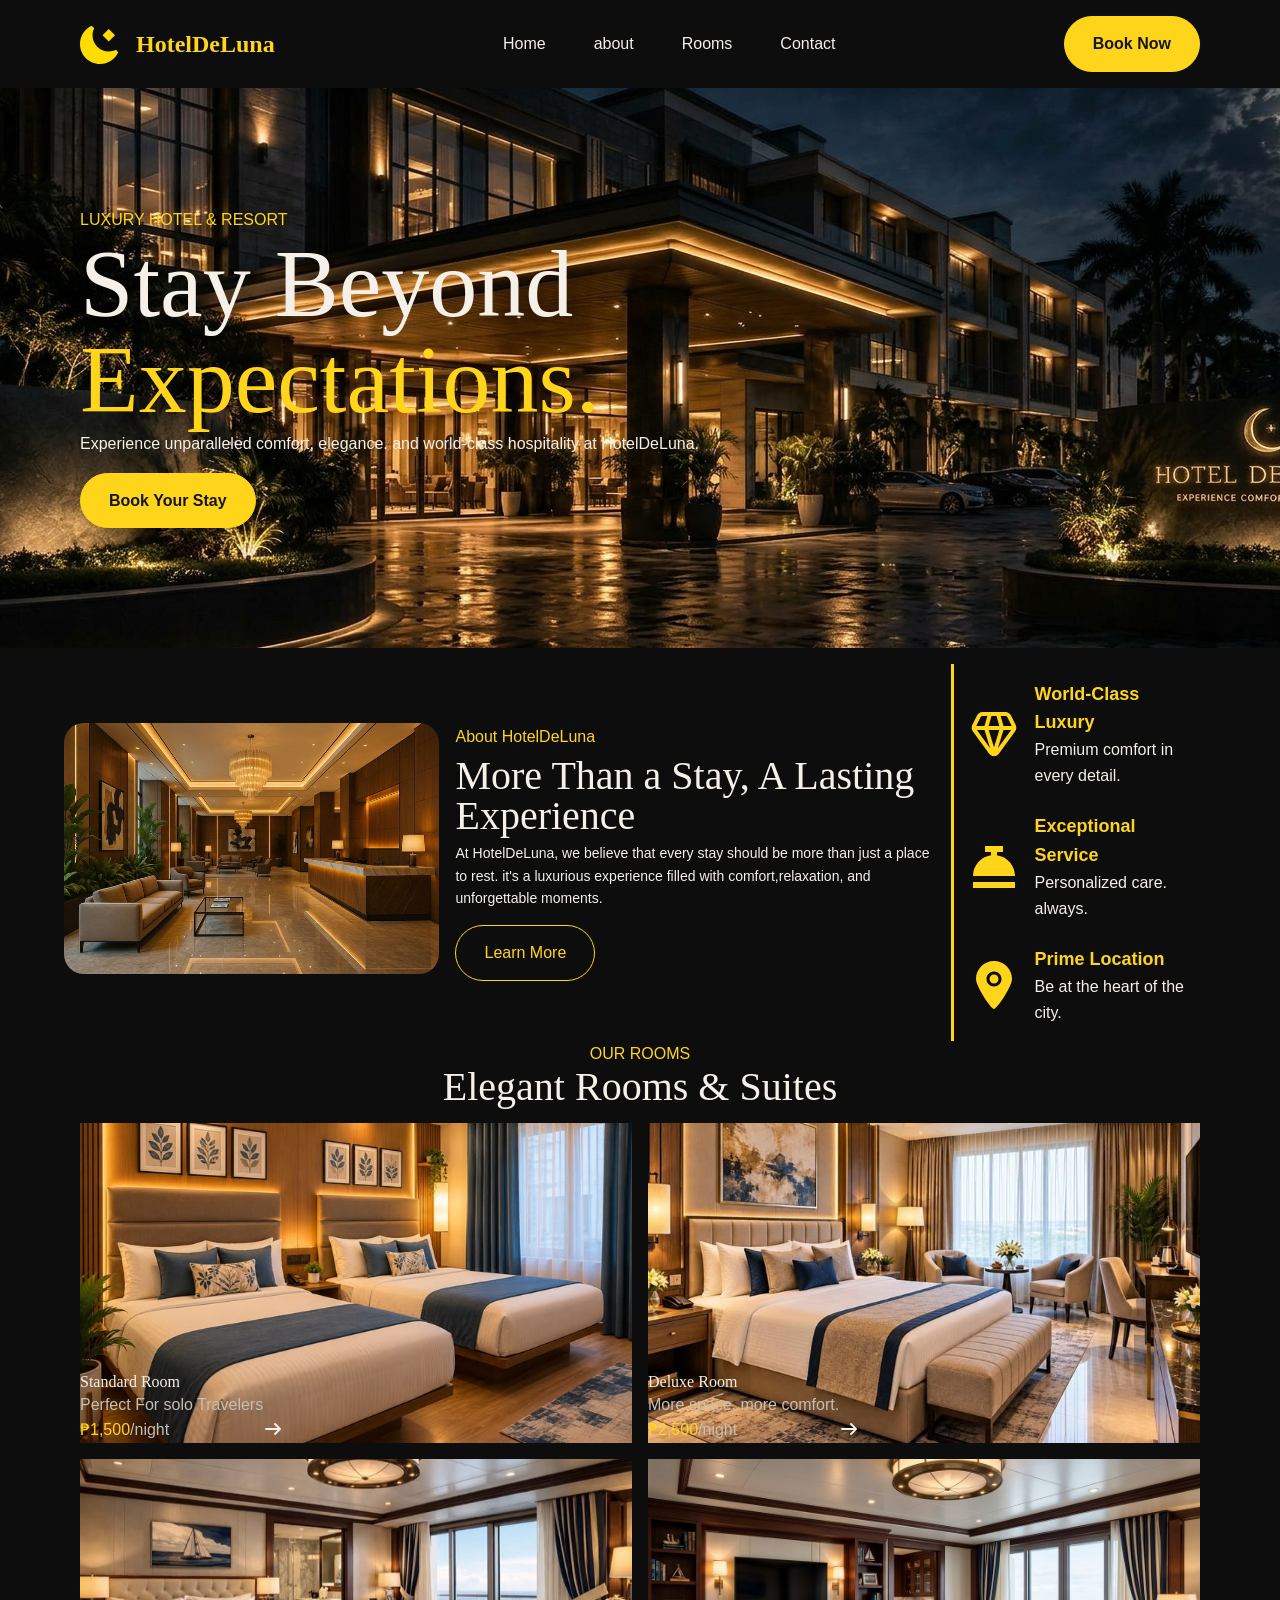
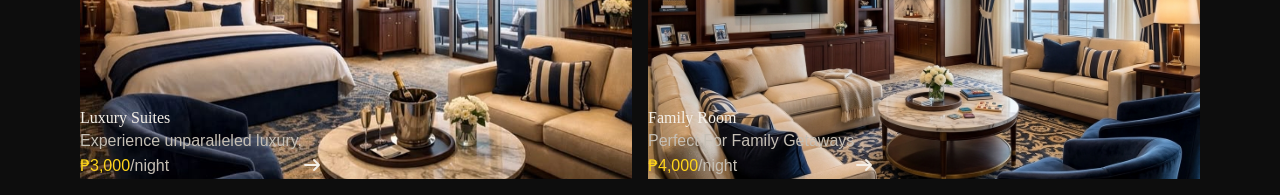
==== index.html @ aac7cdcd "Add fa-v4compatibility.woff2 font file for backward compatibility with Font Awesome v4" ====
<!DOCTYPE html>
<html lang="en">
  <head>
    <meta charset="UTF-8">
    <meta name="viewport" content="width=device-width, initial-scale=1.0">
    <link rel="stylesheet" href="css/page/home.css">
    <link rel="stylesheet" href="css/layout/navbar.css">
    <link rel="stylesheet" href="css/global/component.css">
    <link rel="stylesheet" href="css/global/universal.css">
    <link rel="icon" href="asset/images/logo.svg">
    <link rel="stylesheet" href="fontawesome/css/fontawesome.min.css" />
    <link rel="stylesheet" href="fontawesome/css/solid.min.css" />
    <link rel="stylesheet" href="fontawesome/css/brands.min.css" />
    <title>HotelDelLuna</title>
  </head>
  <body>
    <header>
      <nav class="navContainer container">
        <div class="navLogoContainer">
          <img class="navLogo" src="asset/images/logo.svg" alt="logo">
          <span class="navTitle">HotelDeLuna</span>
        </div>
          <ul class="navbarMenuContainer">
            <li class="navItem">
              <a class="navLink" href="">Home</a>
            </li>
            <li class="navItem">
              <a class="navLink" href="">about</a>
            </li>
            <li class="navItem">
              <a class="navLink" href="">Rooms</a>
            </li>
            <li class="navItem">
              <a class="navLink" href="">Contact</a>
            </li>
          </ul>
        <a class="gold-button" href="">Book Now</a>
      </nav>
    </header>

    <main>
      <!--hero-section -->
      <section class="heroSection">
        <div class="heroContainer container">
          <div class="heroContentContainer">
            <span class="heroHighlight gold-text">LUXURY HOTEL & RESORT</span>
            <h1 class="section-title ">Stay Beyond <span class="gold-text">Expectations.</span></h1>
            <p class="heroDescription section-subtitle">Experience unparalleled comfort, elegance. and world-class hospitality at HotelDeLuna.</p>
            
          </div>
          <a class="heroBtn gold-button" href="">Book Your Stay</a>
        </div>
      </section>

      <!-- main content -->
      <section>
        <div class="aboutContainer container">
          <div class="mainImgContainer">
            <img class="mainContentImg" src="asset/images/about-lobby.png" alt="lobby">
          </div>
          <div class="aboutContentContainer">
            <div class="aboutTextContainer">
              <span class="heroHighlight gold-text">About HotelDeLuna</span>
              <h2 class="aboutTitle">More Than a Stay, A Lasting Experience</h2>
              <p class="aboutDescription section-subtitle">At HotelDeLuna, we believe that every stay should be more than just a place to rest. it's a luxurious experience filled with comfort,relaxation, and unforgettable moments.</p>
            </div>
            <a class="aboutBtm outline-button" href="">Learn More</a>
          </div>
          <div class="hotelFeatureContainer">
            <div class="hotelFeatureContentContainer">
              <img class="hotelFeatureIcon" src="asset/images/diamond.svg" alt="">
              <div class="hotelDescriptionContainer">
                <span class="hotelMainText">World-Class Luxury</span>
                <span class="hotelSecondText">Premium comfort in every detail.</span>
              </div>
            </div>

            <div class="hotelFeatureContentContainer">
              <img class="hotelFeatureIcon" src="asset/images/service-bell.svg" alt="">
              <div class="hotelDescriptionContainer">
                <span class="hotelMainText">Exceptional Service</span>
                <span class="hotelSecondText">Personalized care. always.</span>
              </div>
            </div>

            <div class="hotelFeatureContentContainer">
              <img class="hotelFeatureIcon" src="asset/images/location.svg" alt="">
              <div class="hotelDescriptionContainer">
                <span class="hotelMainText">Prime Location</span>
                <span class="hotelSecondText">Be at the heart of the city.</span>
              </div>
            </div>
          </div>
        </div>
      </section>

      <section>
        <div class="hotelRoomContainer container">
          <div class="hotelRoomHeaderContentContainer">
            <span class="heroHighlight gold-text">
              OUR ROOMS
            </span>
            <h2 class="hotelRoomTitle">Elegant Rooms & Suites</h2>
          </div>
          <div class="hotelRoomContentContainer">
            <div class="hotelRoomStandardContainer">
              <div class="hotelRoomContentText">
                <h4 class="hotelRoomName">Standard Room</h4>
                <p class="hotelRoomDescription">Perfect For solo Travelers</p>
                <p class="hotelPrice"><span class="hotelPriceHighlight gold-text">₱1,500</span>/night</p>
              </div>
              <a class="hotelRoomBtn" href="#"><i class="fa-solid fa-arrow-right"></i></a>
            </div>

            <div class="hotelRoomDeluxeContainer">
              <div class="hotelRoomContentText">
                <h4 class="hotelRoomName">Deluxe Room</h4>
                <p class="hotelRoomDescription">More space, more comfort.</p>
                <p class="hotelPrice"><span class="hotelPriceHighlight gold-text">₱2,500</span>/night</p>
              </div>
              <a class="hotelRoomBtn" href="#"><i class="fa-solid fa-arrow-right"></i></a>
            </div>

            <div class="hotelRoomLuxuryContainer">
              <div class="hotelRoomContentText">
                <h4 class="hotelRoomName">Luxury Suites</h4>
                <p class="hotelRoomDescription">Experience unparalleled luxury.</p>
                <p class="hotelPrice"><span class="hotelPriceHighlight gold-text">₱3,000</span>/night</p>
              </div>
              <a class="hotelRoomBtn" href="#"><i class="fa-solid fa-arrow-right"></i></a>
            </div>

            <div class="hotelRoomFamilyContainer">
              <div class="hotelRoomContentText">
                <h4 class="hotelRoomName">Family Room</h4>
                <p class="hotelRoomDescription">Perfect For Family Getaways</p>
                <p class="hotelPrice"><span class="hotelPriceHighlight gold-text">₱4,000</span>/night</p>
              </div>
              <a class="hotelRoomBtn" href="#"><i class="fa-solid fa-arrow-right"></i></a>
            </div>
          </div>
        </div>
      </section>

    </main>

    <footer>

    </footer>
  </body>
</html>
---- css/page/home.css ----
/* ==========hero section=========== */

.heroSection{
  background: url(../../asset/images/Background-Photo.jpg) center/auto no-repeat;
  height: 35rem;
  display: flex;
  flex-direction: column;
  align-items: center;
  justify-content: center;
}

.heroContainer{
  padding-left: 1rem;
}

.heroContentContainer{
  width: 100%;
  max-width: 40rem;
  display: flex;
  flex-direction: column;
  gap: 0.2rem;
}

.heroHighlight{
  font-family: var(--font-body);
}

.heroBtn,.aboutBtm{
  margin-top: 1rem;
}

.heroDescription{
  font-size: var(--text-base);
}

/*========== main Content ==========  */

.mainContentImg{
  width: 100%;
  max-width: 30rem;
  border-radius: var(--radius-xl);
}

.aboutContainer{
  display: flex;
  align-items: center;
  padding-top: 1rem;
  justify-content: space-between;
  gap: 1rem;
}

.aboutContentContainer{
  width: 100%;
  max-width: 30rem;
}

.aboutTitle{
  font-size: var(--text-3xl);
  font-family: var(--font-heading );
  color: var(--text-primary);
  line-height: 1;
}

.aboutDescription{
  font-size: var(--text-sm);
}

.aboutTextContainer{
  display: flex;
  flex-direction: column;
  gap: 0.4rem;
}

.hotelFeatureIcon{
  width: 100%;
  max-width: 3rem;
}

.hotelDescriptionContainer{
  display: flex;
  flex-direction: column;
}

.hotelFeatureContentContainer{
  display: flex;
  align-items: center;
  gap: 1rem;
}

.hotelFeatureContainer{
  display: flex;
  flex-direction: column;
  gap: 1.5rem;
  border-left: 3px solid var(--gold-primary);
  padding: 1rem;
}

.hotelMainText{
  font-size: var(--text-md);
  font-weight: var(--weight-bold);
  color: var(--gold-primary);
}


/* ========== hotel rooms ========== */

.hotelRoomTitle{
  font-size: var(--text-3xl);
  font-family: var(--font-heading);
  color: var(--text-primary);
  line-height: 1;
}

.hotelRoomHeaderContentContainer{
  display: flex;
  align-items: center;
  flex-direction: column;
}

.hotelRoomStandardContainer {
  background: url(../../asset/images/room-standard.jpg) center/cover no-repeat;
}

.hotelRoomDeluxeContainer {
  background: url(../../asset/images/room-deluxe.jpg) center/cover no-repeat;
}

.hotelRoomLuxuryContainer {
  background: url(../../asset/images/room-suite.jpg) center/cover no-repeat;
}

.hotelRoomFamilyContainer {
  background: url(../../asset/images/room-family.jpg) center/cover no-repeat;
}

.hotelRoomStandardContainer,
.hotelRoomDeluxeContainer,
.hotelRoomLuxuryContainer,
.hotelRoomFamilyContainer {
  height: 20rem;
  flex: 1 1 calc(50% - 0.5rem); 
  display: flex;
  align-items: flex-end;
}

.hotelRoomContentContainer{
  flex-wrap: wrap;
  display: flex;
  align-items: center;
  gap: 1rem;
  padding: 1rem;
}
---- css/layout/navbar.css ----
.navLogo{
  width: 100%;
  max-width: 2.5rem;
}

.navContainer{
  display: flex;
  justify-content: space-between;
  padding: 1rem;
}

.navLogoContainer{
  display: flex;
  align-items: center;
  gap: 1rem;
}

.navbarMenuContainer{
  display: flex;
  align-items: center;
  gap: 3rem;
}

.navItem{
  list-style: none;
}

.navLink{
  color: var(--text-primary);
}

.navTitle{
  font-size: var(--text-xl);
  font-family: var(--font-heading);
  font-weight: var(--weight-bold);
  color: var(--gold-primary);
}
---- css/global/component.css ----
/* ========================================
   REUSABLE COMPONENTS
======================================== */

.container {
    width: min(90%, var(--container-width));
    margin-inline: auto;
}

.section {
    padding: var(--section-padding) 0;
}

.section-title {
    font-family: var(--font-heading);
    font-size: 6rem;
    color: var(--text-primary);
    line-height: 1;
}

.section-subtitle {
    color: var(--text-primary);
}

.gold-text {
    color: var(--gold-primary);
}

.gold-button {
    background: var(--gold-primary);
    color: var(--text-dark);
    border: 1px solid var(--gold-primary);
    padding: 0.875rem 1.75rem;
    border-radius: var(--radius-full);
    font-weight: var(--weight-semibold);
    cursor: pointer;
    transition: var(--transition-normal);
    font-family: var(--font-body);
    display: inline-block;
}

.gold-button:hover {
    background: var(--gold-light);
    border-color: var(--gold-light);
    box-shadow: var(--shadow-gold);
    transform: translateY(-0.125rem);
}

.outline-button {
    background: transparent;
    color: var(--gold-primary);
    border: 1px solid var(--gold-primary);
    padding: 0.875rem 1.75rem;
    border-radius: var(--radius-full);
    cursor: pointer;
    transition: var(--transition-normal);
    display: inline-block;
}

.outline-button:hover {
    background: var(--gold-primary);
    color: var(--text-dark);
}


/* ========================================
   CARDS
======================================== */

.card {
    background: var(--card-bg);
    border: 1px solid var(--border-color);
    border-radius: var(--radius-lg);
    overflow: hidden;
    transition: var(--transition-normal);
}

.card:hover {
    background: var(--card-bg-hover);
    border-color: var(--border-gold);
    transform: translateY(-0.25rem);
}
---- css/global/universal.css ----
:root {

    /* Primary Colors */
    --primary-bg: #0D0D0D;
    --secondary-bg: #151515;
    --tertiary-bg: #1D1B19;

    /* Card Colors */
    --card-bg: #191715;
    --card-bg-hover: #24211D;

    /* Gold Colors */
    --gold-primary: #ffd51b;
    --gold-light: #E8C68E;
    --gold-dark: #A98248;
    --gold-muted: #8E795B;

    /* Text Colors */
    --text-primary: #F5F0E8;
    --text-secondary: #C5BFB5;
    --text-muted: #89847D;
    --text-dark: #151515;

    /* Borders */
    --border-color: #383128;
    --border-gold: rgba(197, 164, 109, 0.45);

    /* Overlay */
    --overlay-dark: rgba(0, 0, 0, 0.65);
    --overlay-light: rgba(0, 0, 0, 0.30);

    /* Status Colors */
    --success: #6FA783;
    --error: #D66B64;
    --warning: #D9A441;

    /* 2. FONT FAMILY */
    --font-heading: 'Playfair Display', serif;
    --font-body: 'Inter', sans-serif;

    /* 3. FONT SIZES */
    --text-xs: 0.75rem;
    --text-sm: 0.875rem;
    --text-base: 1rem;
    --text-md: 1.125rem;
    --text-lg: 1.25rem;
    --text-xl: 1.5rem;
    --text-2xl: 2rem;
    --text-3xl: 2.5rem;
    --text-4xl: 3rem;
    --text-5xl: 4rem;

    /* 4. FONT WEIGHTS */
    --weight-regular: 400;
    --weight-medium: 500;
    --weight-semibold: 600;
    --weight-bold: 700;
    --weight-extrabold: 800;

    /* 5. SPACING */
    --space-xs: 0.5rem;
    --space-sm: 0.75rem;
    --space-md: 1rem;
    --space-lg: 1.5rem;
    --space-xl: 2rem;
    --space-2xl: 3rem;
    --space-3xl: 4rem;
    --section-padding: 5rem;

    /* 6. BORDER RADIUS */
    --radius-sm: 0.375rem;
    --radius-md: 0.625rem;
    --radius-lg: 0.875rem;
    --radius-xl: 1.25rem;
    --radius-full: 999rem;

    /* 7. SHADOWS */
    --shadow-sm: 0 0.125rem 0.5rem rgba(0,0,0,0.2);
    --shadow-md: 0 0.5rem 1.5rem rgba(0,0,0,0.3);
    --shadow-lg: 0 1rem 3rem rgba(0,0,0,0.4);
    --shadow-gold: 0 0 1.25rem rgba(197,164,109,0.2);

    /* 8. TRANSITIONS */
    --transition-fast: 0.2s ease;
    --transition-normal: 0.3s ease;
    --transition-slow: 0.5s ease;

    /* 9. LAYOUT */
    --container-width: 90rem;
    --navbar-height: 5rem;
}


/* ========================================
   GLOBAL RESET
======================================== */

* {
    margin: 0;
    padding: 0;
    box-sizing: border-box;
}

html {
    scroll-behavior: smooth;
    font-size: 100%;
}

body {
    font-family: var(--font-body);
    font-size: var(--text-base);
    font-weight: var(--weight-regular);
    background-color: var(--primary-bg);
    color: var(--text-primary);
    line-height: 1.6;
}


/* ========================================
   TYPOGRAPHY
======================================== */

h1, h2, h3, h4, h5, h6 {
    font-family: var(--font-heading);
    font-weight: var(--weight-medium);
    line-height: 1.2;
    color: var(--text-primary);
}

h1 {
    font-size: var(--text-5xl);
}

h2 {
    font-size: var(--text-4xl);
}

h3 {
    font-size: var(--text-2xl);
}

p {
    color: var(--text-secondary);
}

a {
    color: inherit;
    text-decoration: none;
}

button, input, textarea, select {
    font-family: var(--font-body);
    font-size: inherit;
}
---- fontawesome/css/solid.min.css ----
/*!
 * Font Awesome Free 7.3.1 by @fontawesome - https://fontawesome.com
 * License - https://fontawesome.com/license/free (Icons: CC BY 4.0, Fonts: SIL OFL 1.1, Code: MIT License)
 * Copyright 2026 Fonticons, Inc.
 */
:host,:root{--fa-family-classic:"Font Awesome 7 Free";--fa-font-solid:normal 900 1em/1 var(--fa-family-classic);--fa-style-family-classic:var(--fa-family-classic)}@font-face{font-family:"Font Awesome 7 Free";font-style:normal;font-weight:900;font-display:block;src:url(../webfonts/fa-solid-900.woff2)}.fas{--fa-style:900}.fa-classic,.fas{--fa-family:var(--fa-family-classic)}.fa-solid{--fa-style:900}
---- fontawesome/css/brands.min.css ----
/*!
 * Font Awesome Free 7.3.1 by @fontawesome - https://fontawesome.com
 * License - https://fontawesome.com/license/free (Icons: CC BY 4.0, Fonts: SIL OFL 1.1, Code: MIT License)
 * Copyright 2026 Fonticons, Inc.
 */
:host,:root{--fa-family-brands:"Font Awesome 7 Brands";--fa-font-brands:normal 400 1em/1 var(--fa-family-brands)}@font-face{font-family:"Font Awesome 7 Brands";font-style:normal;font-weight:400;font-display:block;src:url(../webfonts/fa-brands-400.woff2)}.fa-brands,.fa-classic.fa-brands,.fab{--fa-family:var(--fa-family-brands);--fa-style:400}.fa-firefox-browser{--fa:"\e007"}.fa-ideal{--fa:"\e013"}.fa-microblog{--fa:"\e01a"}.fa-pied-piper-square,.fa-square-pied-piper{--fa:"\e01e"}.fa-unity{--fa:"\e049"}.fa-dailymotion{--fa:"\e052"}.fa-instagram-square,.fa-square-instagram{--fa:"\e055"}.fa-mixer{--fa:"\e056"}.fa-shopify{--fa:"\e057"}.fa-deezer{--fa:"\e077"}.fa-edge-legacy{--fa:"\e078"}.fa-google-pay{--fa:"\e079"}.fa-rust{--fa:"\e07a"}.fa-tiktok{--fa:"\e07b"}.fa-unsplash{--fa:"\e07c"}.fa-cloudflare{--fa:"\e07d"}.fa-guilded{--fa:"\e07e"}.fa-hive{--fa:"\e07f"}.fa-42-group,.fa-innosoft{--fa:"\e080"}.fa-instalod{--fa:"\e081"}.fa-octopus-deploy{--fa:"\e082"}.fa-perbyte{--fa:"\e083"}.fa-uncharted{--fa:"\e084"}.fa-watchman-monitoring{--fa:"\e087"}.fa-wodu{--fa:"\e088"}.fa-wirsindhandwerk,.fa-wsh{--fa:"\e2d0"}.fa-bots{--fa:"\e340"}.fa-cmplid{--fa:"\e360"}.fa-bilibili{--fa:"\e3d9"}.fa-golang{--fa:"\e40f"}.fa-pix{--fa:"\e43a"}.fa-sitrox{--fa:"\e44a"}.fa-hashnode{--fa:"\e499"}.fa-meta{--fa:"\e49b"}.fa-padlet{--fa:"\e4a0"}.fa-nfc-directional{--fa:"\e530"}.fa-nfc-symbol{--fa:"\e531"}.fa-screenpal{--fa:"\e570"}.fa-space-awesome{--fa:"\e5ac"}.fa-square-font-awesome{--fa:"\e5ad"}.fa-gitlab-square,.fa-square-gitlab{--fa:"\e5ae"}.fa-odysee{--fa:"\e5c6"}.fa-stubber{--fa:"\e5c7"}.fa-debian{--fa:"\e60b"}.fa-shoelace{--fa:"\e60c"}.fa-threads{--fa:"\e618"}.fa-square-threads{--fa:"\e619"}.fa-square-x-twitter{--fa:"\e61a"}.fa-x-twitter{--fa:"\e61b"}.fa-opensuse{--fa:"\e62b"}.fa-letterboxd{--fa:"\e62d"}.fa-square-letterboxd{--fa:"\e62e"}.fa-mintbit{--fa:"\e62f"}.fa-google-scholar{--fa:"\e63b"}.fa-brave{--fa:"\e63c"}.fa-brave-reverse{--fa:"\e63d"}.fa-pixiv{--fa:"\e640"}.fa-upwork{--fa:"\e641"}.fa-webflow{--fa:"\e65c"}.fa-signal-messenger{--fa:"\e663"}.fa-bluesky{--fa:"\e671"}.fa-jxl{--fa:"\e67b"}.fa-square-upwork{--fa:"\e67c"}.fa-web-awesome{--fa:"\e682"}.fa-square-web-awesome{--fa:"\e683"}.fa-square-web-awesome-stroke{--fa:"\e684"}.fa-dart-lang{--fa:"\e693"}.fa-flutter{--fa:"\e694"}.fa-files-pinwheel{--fa:"\e69f"}.fa-css{--fa:"\e6a2"}.fa-square-bluesky{--fa:"\e6a3"}.fa-openai{--fa:"\e7cf"}.fa-square-linkedin{--fa:"\e7d0"}.fa-cash-app{--fa:"\e7d4"}.fa-disqus{--fa:"\e7d5"}.fa-11ty,.fa-eleventy{--fa:"\e7d6"}.fa-kakao-talk{--fa:"\e7d7"}.fa-linktree{--fa:"\e7d8"}.fa-notion{--fa:"\e7d9"}.fa-pandora{--fa:"\e7da"}.fa-pixelfed{--fa:"\e7db"}.fa-tidal{--fa:"\e7dc"}.fa-vsco{--fa:"\e7dd"}.fa-w3c{--fa:"\e7de"}.fa-lumon{--fa:"\e7e2"}.fa-lumon-drop{--fa:"\e7e3"}.fa-square-figma{--fa:"\e7e4"}.fa-tex{--fa:"\e7ff"}.fa-duolingo{--fa:"\e812"}.fa-supportnow{--fa:"\e833"}.fa-tor-browser{--fa:"\e838"}.fa-typescript{--fa:"\e840"}.fa-square-deskpro{--fa:"\e844"}.fa-circle-zulip{--fa:"\e851"}.fa-julia{--fa:"\e852"}.fa-zulip{--fa:"\e853"}.fa-unison{--fa:"\e854"}.fa-bgg,.fa-board-game-geek{--fa:"\e855"}.fa-ko-fi{--fa:"\e856"}.fa-kubernetes{--fa:"\e857"}.fa-postgresql{--fa:"\e858"}.fa-scaleway{--fa:"\e859"}.fa-venmo{--fa:"\e85a"}.fa-venmo-v{--fa:"\e85b"}.fa-unreal-engine{--fa:"\e85c"}.fa-globaleaks{--fa:"\e85d"}.fa-solana{--fa:"\e85e"}.fa-threema{--fa:"\e85f"}.fa-forgejo{--fa:"\e860"}.fa-claude{--fa:"\e861"}.fa-gitee{--fa:"\e863"}.fa-xmpp{--fa:"\e864"}.fa-fediverse{--fa:"\e865"}.fa-tailwind-css{--fa:"\e866"}.fa-arch-linux{--fa:"\e867"}.fa-svelte{--fa:"\e868"}.fa-hugging-face{--fa:"\e869"}.fa-leetcode{--fa:"\e86a"}.fa-openstreetmap{--fa:"\e86b"}.fa-ultralytics{--fa:"\e86d"}.fa-ultralytics-hub{--fa:"\e86e"}.fa-ultralytics-yolo{--fa:"\e86f"}.fa-obsidian{--fa:"\e879"}.fa-zoom{--fa:"\e87b"}.fa-vim{--fa:"\e88a"}.fa-symfonycasts{--fa:"\e8ab"}.fa-build-awesome{--fa:"\e8ac"}.fa-codeberg{--fa:"\e8ad"}.fa-devpost{--fa:"\e8ae"}.fa-internet-archive{--fa:"\e8b1"}.fa-lets-encrypt{--fa:"\e8b2"}.fa-matrix{--fa:"\e8b3"}.fa-mattermost{--fa:"\e8b4"}.fa-nextcloud{--fa:"\e8b5"}.fa-roblox-creator-studio{--fa:"\e8b6"}.fa-square-build-awesome-stroke{--fa:"\e8b7"}.fa-substack{--fa:"\e8b8"}.fa-tesla{--fa:"\e8b9"}.fa-xrp{--fa:"\e8ba"}.fa-xrpl{--fa:"\e8bb"}.fa-youtube-shorts{--fa:"\e8bc"}.fa-ror{--fa:"\e8bd"}.fa-visual-studio{--fa:"\e8be"}.fa-dolibarr{--fa:"\e8bf"}.fa-obs-studio{--fa:"\e8c0"}.fa-storybook{--fa:"\e8c1"}.fa-a11y-project{--fa:"\e8c2"}.fa-copilot{--fa:"\e8c7"}.fa-square-twitter,.fa-twitter-square{--fa:"\f081"}.fa-facebook-square,.fa-square-facebook{--fa:"\f082"}.fa-linkedin{--fa:"\f08c"}.fa-github-square,.fa-square-github{--fa:"\f092"}.fa-twitter{--fa:"\f099"}.fa-facebook{--fa:"\f09a"}.fa-github{--fa:"\f09b"}.fa-pinterest{--fa:"\f0d2"}.fa-pinterest-square,.fa-square-pinterest{--fa:"\f0d3"}.fa-google-plus-square,.fa-square-google-plus{--fa:"\f0d4"}.fa-google-plus-g{--fa:"\f0d5"}.fa-linkedin-in{--fa:"\f0e1"}.fa-github-alt{--fa:"\f113"}.fa-maxcdn{--fa:"\f136"}.fa-html5{--fa:"\f13b"}.fa-css3{--fa:"\f13c"}.fa-btc{--fa:"\f15a"}.fa-youtube{--fa:"\f167"}.fa-xing{--fa:"\f168"}.fa-square-xing,.fa-xing-square{--fa:"\f169"}.fa-dropbox{--fa:"\f16b"}.fa-stack-overflow{--fa:"\f16c"}.fa-instagram{--fa:"\f16d"}.fa-flickr{--fa:"\f16e"}.fa-adn{--fa:"\f170"}.fa-bitbucket{--fa:"\f171"}.fa-tumblr{--fa:"\f173"}.fa-square-tumblr,.fa-tumblr-square{--fa:"\f174"}.fa-apple{--fa:"\f179"}.fa-windows{--fa:"\f17a"}.fa-android{--fa:"\f17b"}.fa-linux{--fa:"\f17c"}.fa-dribbble{--fa:"\f17d"}.fa-skype{--fa:"\f17e"}.fa-foursquare{--fa:"\f180"}.fa-trello{--fa:"\f181"}.fa-gratipay{--fa:"\f184"}.fa-vk{--fa:"\f189"}.fa-weibo{--fa:"\f18a"}.fa-renren{--fa:"\f18b"}.fa-pagelines{--fa:"\f18c"}.fa-stack-exchange{--fa:"\f18d"}.fa-square-vimeo,.fa-vimeo-square{--fa:"\f194"}.fa-slack,.fa-slack-hash{--fa:"\f198"}.fa-wordpress{--fa:"\f19a"}.fa-openid{--fa:"\f19b"}.fa-yahoo{--fa:"\f19e"}.fa-google{--fa:"\f1a0"}.fa-reddit{--fa:"\f1a1"}.fa-reddit-square,.fa-square-reddit{--fa:"\f1a2"}.fa-stumbleupon-circle{--fa:"\f1a3"}.fa-stumbleupon{--fa:"\f1a4"}.fa-delicious{--fa:"\f1a5"}.fa-digg{--fa:"\f1a6"}.fa-pied-piper-pp{--fa:"\f1a7"}.fa-pied-piper-alt{--fa:"\f1a8"}.fa-drupal{--fa:"\f1a9"}.fa-joomla{--fa:"\f1aa"}.fa-behance{--fa:"\f1b4"}.fa-behance-square,.fa-square-behance{--fa:"\f1b5"}.fa-steam{--fa:"\f1b6"}.fa-square-steam,.fa-steam-square{--fa:"\f1b7"}.fa-spotify{--fa:"\f1bc"}.fa-deviantart{--fa:"\f1bd"}.fa-soundcloud{--fa:"\f1be"}.fa-vine{--fa:"\f1ca"}.fa-codepen{--fa:"\f1cb"}.fa-jsfiddle{--fa:"\f1cc"}.fa-rebel{--fa:"\f1d0"}.fa-empire{--fa:"\f1d1"}.fa-git-square,.fa-square-git{--fa:"\f1d2"}.fa-git{--fa:"\f1d3"}.fa-hacker-news{--fa:"\f1d4"}.fa-tencent-weibo{--fa:"\f1d5"}.fa-qq{--fa:"\f1d6"}.fa-weixin{--fa:"\f1d7"}.fa-slideshare{--fa:"\f1e7"}.fa-twitch{--fa:"\f1e8"}.fa-yelp{--fa:"\f1e9"}.fa-paypal{--fa:"\f1ed"}.fa-google-wallet{--fa:"\f1ee"}.fa-cc-visa{--fa:"\f1f0"}.fa-cc-mastercard{--fa:"\f1f1"}.fa-cc-discover{--fa:"\f1f2"}.fa-cc-amex{--fa:"\f1f3"}.fa-cc-paypal{--fa:"\f1f4"}.fa-cc-stripe{--fa:"\f1f5"}.fa-lastfm{--fa:"\f202"}.fa-lastfm-square,.fa-square-lastfm{--fa:"\f203"}.fa-ioxhost{--fa:"\f208"}.fa-angellist{--fa:"\f209"}.fa-buysellads{--fa:"\f20d"}.fa-connectdevelop{--fa:"\f20e"}.fa-dashcube{--fa:"\f210"}.fa-forumbee{--fa:"\f211"}.fa-leanpub{--fa:"\f212"}.fa-sellsy{--fa:"\f213"}.fa-shirtsinbulk{--fa:"\f214"}.fa-simplybuilt{--fa:"\f215"}.fa-skyatlas{--fa:"\f216"}.fa-pinterest-p{--fa:"\f231"}.fa-whatsapp{--fa:"\f232"}.fa-viacoin{--fa:"\f237"}.fa-medium,.fa-medium-m{--fa:"\f23a"}.fa-y-combinator{--fa:"\f23b"}.fa-optin-monster{--fa:"\f23c"}.fa-opencart{--fa:"\f23d"}.fa-expeditedssl{--fa:"\f23e"}.fa-cc-jcb{--fa:"\f24b"}.fa-cc-diners-club{--fa:"\f24c"}.fa-creative-commons{--fa:"\f25e"}.fa-gg{--fa:"\f260"}.fa-gg-circle{--fa:"\f261"}.fa-odnoklassniki{--fa:"\f263"}.fa-odnoklassniki-square,.fa-square-odnoklassniki{--fa:"\f264"}.fa-get-pocket{--fa:"\f265"}.fa-wikipedia-w{--fa:"\f266"}.fa-safari{--fa:"\f267"}.fa-chrome{--fa:"\f268"}.fa-firefox{--fa:"\f269"}.fa-opera{--fa:"\f26a"}.fa-internet-explorer{--fa:"\f26b"}.fa-contao{--fa:"\f26d"}.fa-500px{--fa:"\f26e"}.fa-amazon{--fa:"\f270"}.fa-houzz{--fa:"\f27c"}.fa-vimeo-v{--fa:"\f27d"}.fa-black-tie{--fa:"\f27e"}.fa-fonticons{--fa:"\f280"}.fa-reddit-alien{--fa:"\f281"}.fa-edge{--fa:"\f282"}.fa-codiepie{--fa:"\f284"}.fa-modx{--fa:"\f285"}.fa-fort-awesome{--fa:"\f286"}.fa-usb{--fa:"\f287"}.fa-product-hunt{--fa:"\f288"}.fa-mixcloud{--fa:"\f289"}.fa-scribd{--fa:"\f28a"}.fa-bluetooth{--fa:"\f293"}.fa-bluetooth-b{--fa:"\f294"}.fa-gitlab{--fa:"\f296"}.fa-wpbeginner{--fa:"\f297"}.fa-wpforms{--fa:"\f298"}.fa-envira{--fa:"\f299"}.fa-glide{--fa:"\f2a5"}.fa-glide-g{--fa:"\f2a6"}.fa-viadeo{--fa:"\f2a9"}.fa-square-viadeo,.fa-viadeo-square{--fa:"\f2aa"}.fa-snapchat,.fa-snapchat-ghost{--fa:"\f2ab"}.fa-snapchat-square,.fa-square-snapchat{--fa:"\f2ad"}.fa-pied-piper{--fa:"\f2ae"}.fa-first-order{--fa:"\f2b0"}.fa-yoast{--fa:"\f2b1"}.fa-themeisle{--fa:"\f2b2"}.fa-google-plus{--fa:"\f2b3"}.fa-font-awesome,.fa-font-awesome-flag,.fa-font-awesome-logo-full{--fa:"\f2b4"}.fa-linode{--fa:"\f2b8"}.fa-quora{--fa:"\f2c4"}.fa-free-code-camp{--fa:"\f2c5"}.fa-telegram,.fa-telegram-plane{--fa:"\f2c6"}.fa-bandcamp{--fa:"\f2d5"}.fa-grav{--fa:"\f2d6"}.fa-etsy{--fa:"\f2d7"}.fa-imdb{--fa:"\f2d8"}.fa-ravelry{--fa:"\f2d9"}.fa-sellcast{--fa:"\f2da"}.fa-superpowers{--fa:"\f2dd"}.fa-wpexplorer{--fa:"\f2de"}.fa-meetup{--fa:"\f2e0"}.fa-font-awesome-alt,.fa-square-font-awesome-stroke{--fa:"\f35c"}.fa-accessible-icon{--fa:"\f368"}.fa-accusoft{--fa:"\f369"}.fa-adversal{--fa:"\f36a"}.fa-affiliatetheme{--fa:"\f36b"}.fa-algolia{--fa:"\f36c"}.fa-amilia{--fa:"\f36d"}.fa-angrycreative{--fa:"\f36e"}.fa-app-store{--fa:"\f36f"}.fa-app-store-ios{--fa:"\f370"}.fa-apper{--fa:"\f371"}.fa-asymmetrik{--fa:"\f372"}.fa-audible{--fa:"\f373"}.fa-avianex{--fa:"\f374"}.fa-aws{--fa:"\f375"}.fa-bimobject{--fa:"\f378"}.fa-bitcoin{--fa:"\f379"}.fa-bity{--fa:"\f37a"}.fa-blackberry{--fa:"\f37b"}.fa-blogger{--fa:"\f37c"}.fa-blogger-b{--fa:"\f37d"}.fa-buromobelexperte{--fa:"\f37f"}.fa-centercode{--fa:"\f380"}.fa-cloudscale{--fa:"\f383"}.fa-cloudsmith{--fa:"\f384"}.fa-cloudversify{--fa:"\f385"}.fa-cpanel{--fa:"\f388"}.fa-css3-alt{--fa:"\f38b"}.fa-cuttlefish{--fa:"\f38c"}.fa-d-and-d{--fa:"\f38d"}.fa-deploydog{--fa:"\f38e"}.fa-deskpro{--fa:"\f38f"}.fa-digital-ocean{--fa:"\f391"}.fa-discord{--fa:"\f392"}.fa-discourse{--fa:"\f393"}.fa-dochub{--fa:"\f394"}.fa-docker{--fa:"\f395"}.fa-draft2digital{--fa:"\f396"}.fa-dribbble-square,.fa-square-dribbble{--fa:"\f397"}.fa-dyalog{--fa:"\f399"}.fa-earlybirds{--fa:"\f39a"}.fa-erlang{--fa:"\f39d"}.fa-facebook-f{--fa:"\f39e"}.fa-facebook-messenger{--fa:"\f39f"}.fa-firstdraft{--fa:"\f3a1"}.fa-fonticons-fi{--fa:"\f3a2"}.fa-fort-awesome-alt{--fa:"\f3a3"}.fa-freebsd{--fa:"\f3a4"}.fa-gitkraken{--fa:"\f3a6"}.fa-gofore{--fa:"\f3a7"}.fa-goodreads{--fa:"\f3a8"}.fa-goodreads-g{--fa:"\f3a9"}.fa-google-drive{--fa:"\f3aa"}.fa-google-play{--fa:"\f3ab"}.fa-gripfire{--fa:"\f3ac"}.fa-grunt{--fa:"\f3ad"}.fa-gulp{--fa:"\f3ae"}.fa-hacker-news-square,.fa-square-hacker-news{--fa:"\f3af"}.fa-hire-a-helper{--fa:"\f3b0"}.fa-hotjar{--fa:"\f3b1"}.fa-hubspot{--fa:"\f3b2"}.fa-itunes{--fa:"\f3b4"}.fa-itunes-note{--fa:"\f3b5"}.fa-jenkins{--fa:"\f3b6"}.fa-joget{--fa:"\f3b7"}.fa-js{--fa:"\f3b8"}.fa-js-square,.fa-square-js{--fa:"\f3b9"}.fa-keycdn{--fa:"\f3ba"}.fa-kickstarter,.fa-square-kickstarter{--fa:"\f3bb"}.fa-kickstarter-k{--fa:"\f3bc"}.fa-laravel{--fa:"\f3bd"}.fa-line{--fa:"\f3c0"}.fa-lyft{--fa:"\f3c3"}.fa-magento{--fa:"\f3c4"}.fa-medapps{--fa:"\f3c6"}.fa-medrt{--fa:"\f3c8"}.fa-microsoft{--fa:"\f3ca"}.fa-mix{--fa:"\f3cb"}.fa-mizuni{--fa:"\f3cc"}.fa-monero{--fa:"\f3d0"}.fa-napster{--fa:"\f3d2"}.fa-node-js{--fa:"\f3d3"}.fa-npm{--fa:"\f3d4"}.fa-ns8{--fa:"\f3d5"}.fa-nutritionix{--fa:"\f3d6"}.fa-page4{--fa:"\f3d7"}.fa-palfed{--fa:"\f3d8"}.fa-patreon{--fa:"\f3d9"}.fa-periscope{--fa:"\f3da"}.fa-phabricator{--fa:"\f3db"}.fa-phoenix-framework{--fa:"\f3dc"}.fa-playstation{--fa:"\f3df"}.fa-pushed{--fa:"\f3e1"}.fa-python{--fa:"\f3e2"}.fa-red-river{--fa:"\f3e3"}.fa-rendact,.fa-wpressr{--fa:"\f3e4"}.fa-replyd{--fa:"\f3e6"}.fa-resolving{--fa:"\f3e7"}.fa-rocketchat{--fa:"\f3e8"}.fa-rockrms{--fa:"\f3e9"}.fa-schlix{--fa:"\f3ea"}.fa-searchengin{--fa:"\f3eb"}.fa-servicestack{--fa:"\f3ec"}.fa-sistrix{--fa:"\f3ee"}.fa-speakap{--fa:"\f3f3"}.fa-staylinked{--fa:"\f3f5"}.fa-steam-symbol{--fa:"\f3f6"}.fa-sticker-mule{--fa:"\f3f7"}.fa-studiovinari{--fa:"\f3f8"}.fa-supple{--fa:"\f3f9"}.fa-uber{--fa:"\f402"}.fa-uikit{--fa:"\f403"}.fa-uniregistry{--fa:"\f404"}.fa-untappd{--fa:"\f405"}.fa-ussunnah{--fa:"\f407"}.fa-vaadin{--fa:"\f408"}.fa-viber{--fa:"\f409"}.fa-vimeo{--fa:"\f40a"}.fa-vnv{--fa:"\f40b"}.fa-square-whatsapp,.fa-whatsapp-square{--fa:"\f40c"}.fa-whmcs{--fa:"\f40d"}.fa-wordpress-simple{--fa:"\f411"}.fa-xbox{--fa:"\f412"}.fa-yandex{--fa:"\f413"}.fa-yandex-international{--fa:"\f414"}.fa-apple-pay{--fa:"\f415"}.fa-cc-apple-pay{--fa:"\f416"}.fa-fly{--fa:"\f417"}.fa-node{--fa:"\f419"}.fa-osi{--fa:"\f41a"}.fa-react{--fa:"\f41b"}.fa-autoprefixer{--fa:"\f41c"}.fa-less{--fa:"\f41d"}.fa-sass{--fa:"\f41e"}.fa-vuejs{--fa:"\f41f"}.fa-angular{--fa:"\f420"}.fa-aviato{--fa:"\f421"}.fa-ember{--fa:"\f423"}.fa-gitter{--fa:"\f426"}.fa-hooli{--fa:"\f427"}.fa-strava{--fa:"\f428"}.fa-stripe{--fa:"\f429"}.fa-stripe-s{--fa:"\f42a"}.fa-typo3{--fa:"\f42b"}.fa-amazon-pay{--fa:"\f42c"}.fa-cc-amazon-pay{--fa:"\f42d"}.fa-ethereum{--fa:"\f42e"}.fa-korvue{--fa:"\f42f"}.fa-elementor{--fa:"\f430"}.fa-square-youtube,.fa-youtube-square{--fa:"\f431"}.fa-flipboard{--fa:"\f44d"}.fa-hips{--fa:"\f452"}.fa-php{--fa:"\f457"}.fa-quinscape{--fa:"\f459"}.fa-readme{--fa:"\f4d5"}.fa-java{--fa:"\f4e4"}.fa-pied-piper-hat{--fa:"\f4e5"}.fa-creative-commons-by{--fa:"\f4e7"}.fa-creative-commons-nc{--fa:"\f4e8"}.fa-creative-commons-nc-eu{--fa:"\f4e9"}.fa-creative-commons-nc-jp{--fa:"\f4ea"}.fa-creative-commons-nd{--fa:"\f4eb"}.fa-creative-commons-pd{--fa:"\f4ec"}.fa-creative-commons-pd-alt{--fa:"\f4ed"}.fa-creative-commons-remix{--fa:"\f4ee"}.fa-creative-commons-sa{--fa:"\f4ef"}.fa-creative-commons-sampling{--fa:"\f4f0"}.fa-creative-commons-sampling-plus{--fa:"\f4f1"}.fa-creative-commons-share{--fa:"\f4f2"}.fa-creative-commons-zero{--fa:"\f4f3"}.fa-ebay{--fa:"\f4f4"}.fa-keybase{--fa:"\f4f5"}.fa-mastodon{--fa:"\f4f6"}.fa-r-project{--fa:"\f4f7"}.fa-researchgate{--fa:"\f4f8"}.fa-teamspeak{--fa:"\f4f9"}.fa-first-order-alt{--fa:"\f50a"}.fa-fulcrum{--fa:"\f50b"}.fa-galactic-republic{--fa:"\f50c"}.fa-galactic-senate{--fa:"\f50d"}.fa-jedi-order{--fa:"\f50e"}.fa-mandalorian{--fa:"\f50f"}.fa-old-republic{--fa:"\f510"}.fa-phoenix-squadron{--fa:"\f511"}.fa-sith{--fa:"\f512"}.fa-trade-federation{--fa:"\f513"}.fa-wolf-pack-battalion{--fa:"\f514"}.fa-hornbill{--fa:"\f592"}.fa-mailchimp{--fa:"\f59e"}.fa-megaport{--fa:"\f5a3"}.fa-nimblr{--fa:"\f5a8"}.fa-rev{--fa:"\f5b2"}.fa-shopware{--fa:"\f5b5"}.fa-squarespace{--fa:"\f5be"}.fa-themeco{--fa:"\f5c6"}.fa-weebly{--fa:"\f5cc"}.fa-wix{--fa:"\f5cf"}.fa-ello{--fa:"\f5f1"}.fa-hackerrank{--fa:"\f5f7"}.fa-kaggle{--fa:"\f5fa"}.fa-markdown{--fa:"\f60f"}.fa-neos{--fa:"\f612"}.fa-zhihu{--fa:"\f63f"}.fa-alipay{--fa:"\f642"}.fa-the-red-yeti{--fa:"\f69d"}.fa-critical-role{--fa:"\f6c9"}.fa-d-and-d-beyond{--fa:"\f6ca"}.fa-dev{--fa:"\f6cc"}.fa-fantasy-flight-games{--fa:"\f6dc"}.fa-wizards-of-the-coast{--fa:"\f730"}.fa-think-peaks{--fa:"\f731"}.fa-reacteurope{--fa:"\f75d"}.fa-artstation{--fa:"\f77a"}.fa-atlassian{--fa:"\f77b"}.fa-canadian-maple-leaf{--fa:"\f785"}.fa-centos{--fa:"\f789"}.fa-confluence{--fa:"\f78d"}.fa-dhl{--fa:"\f790"}.fa-diaspora{--fa:"\f791"}.fa-fedex{--fa:"\f797"}.fa-fedora{--fa:"\f798"}.fa-figma{--fa:"\f799"}.fa-intercom{--fa:"\f7af"}.fa-invision{--fa:"\f7b0"}.fa-jira{--fa:"\f7b1"}.fa-mendeley{--fa:"\f7b3"}.fa-raspberry-pi{--fa:"\f7bb"}.fa-redhat{--fa:"\f7bc"}.fa-sketch{--fa:"\f7c6"}.fa-sourcetree{--fa:"\f7d3"}.fa-suse{--fa:"\f7d6"}.fa-ubuntu{--fa:"\f7df"}.fa-ups{--fa:"\f7e0"}.fa-usps{--fa:"\f7e1"}.fa-yarn{--fa:"\f7e3"}.fa-airbnb{--fa:"\f834"}.fa-battle-net{--fa:"\f835"}.fa-bootstrap{--fa:"\f836"}.fa-buffer{--fa:"\f837"}.fa-chromecast{--fa:"\f838"}.fa-evernote{--fa:"\f839"}.fa-itch-io{--fa:"\f83a"}.fa-salesforce{--fa:"\f83b"}.fa-speaker-deck{--fa:"\f83c"}.fa-symfony{--fa:"\f83d"}.fa-waze{--fa:"\f83f"}.fa-yammer{--fa:"\f840"}.fa-git-alt{--fa:"\f841"}.fa-stackpath{--fa:"\f842"}.fa-cotton-bureau{--fa:"\f89e"}.fa-buy-n-large{--fa:"\f8a6"}.fa-mdb{--fa:"\f8ca"}.fa-orcid{--fa:"\f8d2"}.fa-swift{--fa:"\f8e1"}.fa-umbraco{--fa:"\f8e8"}
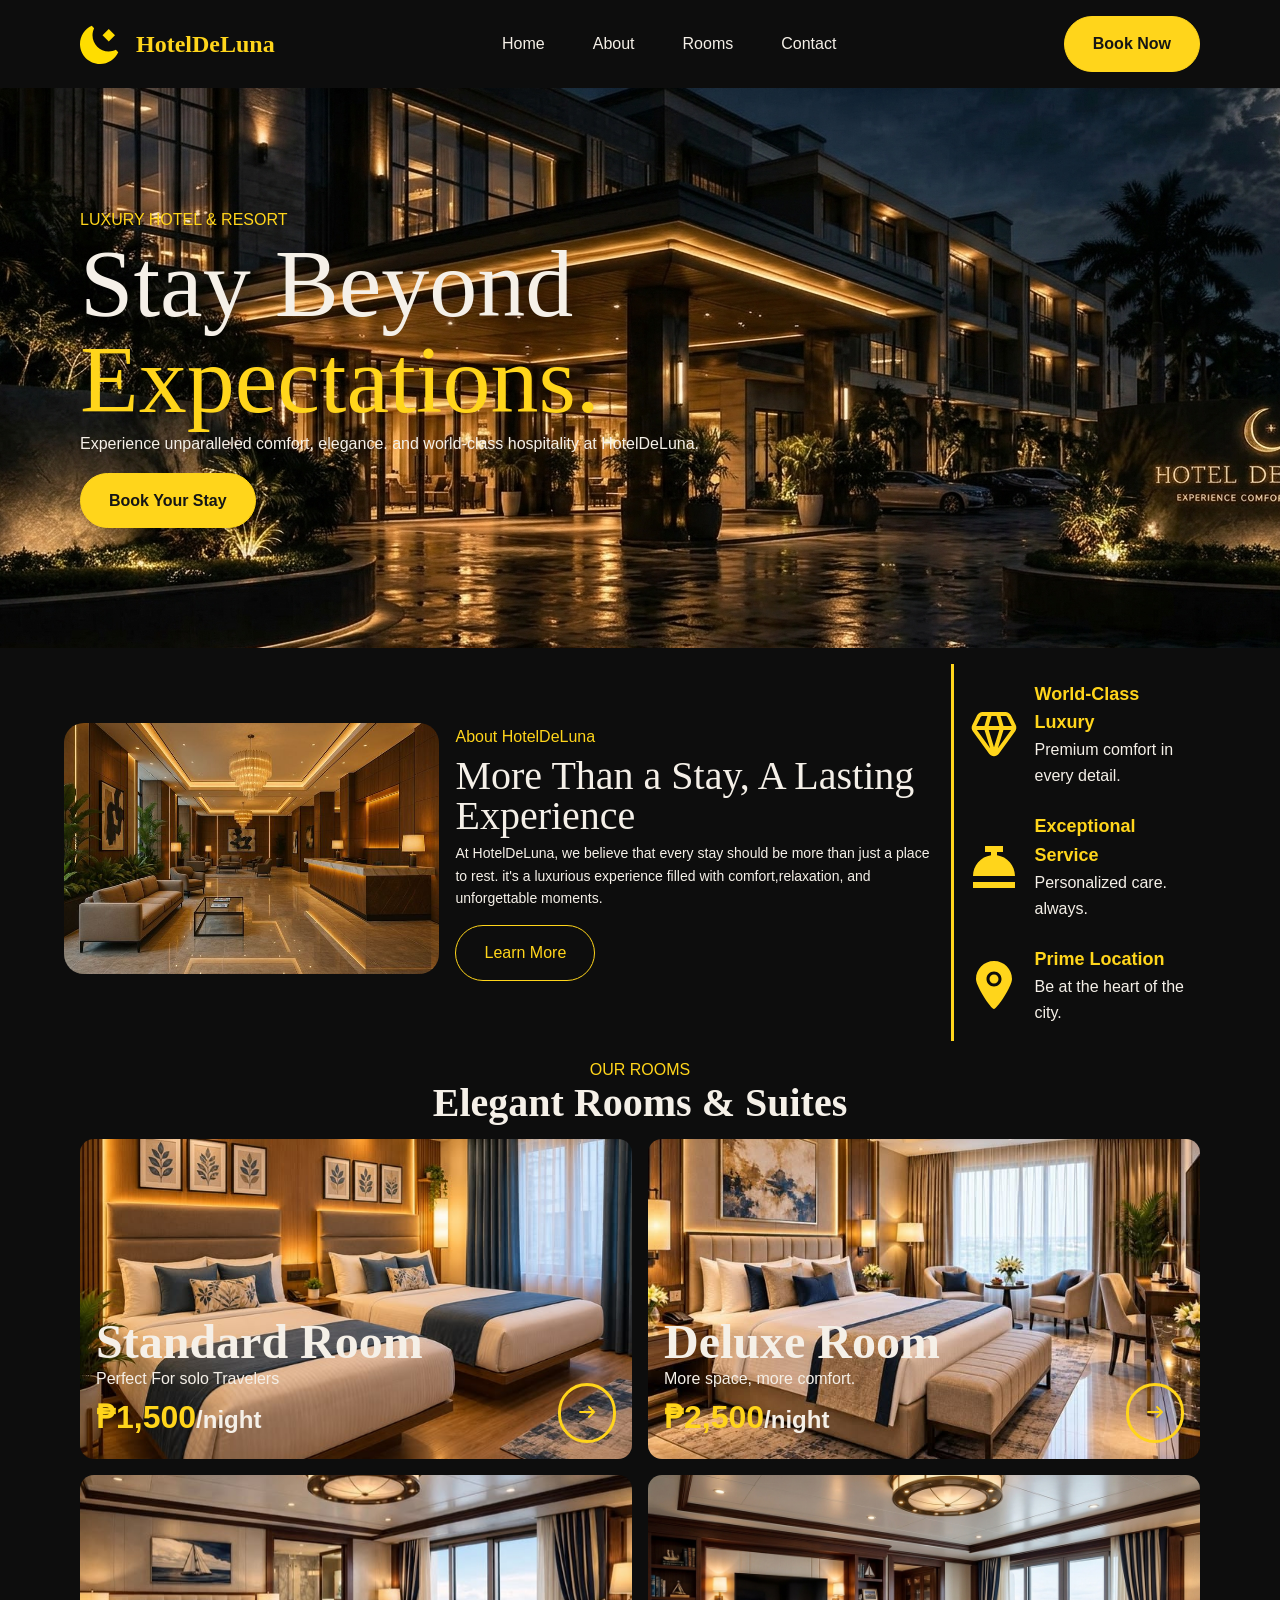
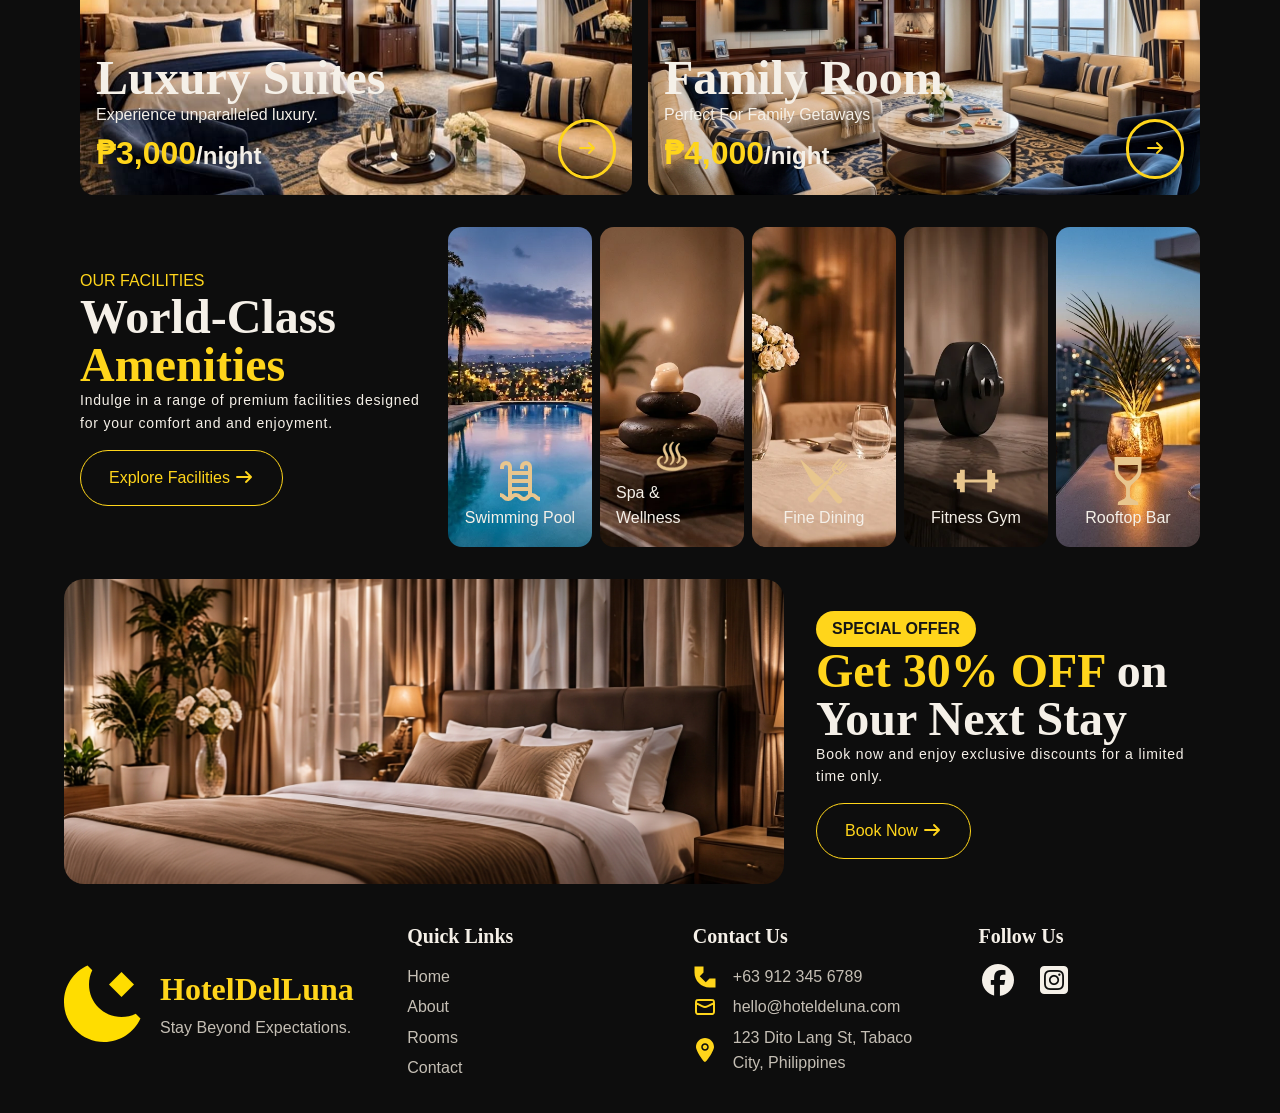
==== commit dd106c1c: "Add footer layout styles and swimming pool icon SVG - Created a new SVG file for the swimming pool i" ====
--- a/index.html
+++ b/index.html
@@ -7,6 +7,7 @@
     <link rel="stylesheet" href="css/layout/navbar.css">
     <link rel="stylesheet" href="css/global/component.css">
     <link rel="stylesheet" href="css/global/universal.css">
+    <link rel="stylesheet" href="css/layout/footer.css">
     <link rel="icon" href="asset/images/logo.svg">
     <link rel="stylesheet" href="fontawesome/css/fontawesome.min.css" />
     <link rel="stylesheet" href="fontawesome/css/solid.min.css" />
@@ -25,7 +26,7 @@
               <a class="navLink" href="">Home</a>
             </li>
             <li class="navItem">
-              <a class="navLink" href="">about</a>
+              <a class="navLink" href="">About</a>
             </li>
             <li class="navItem">
               <a class="navLink" href="">Rooms</a>
@@ -142,10 +143,133 @@
         </div>
       </section>
 
+      <section>
+        <div class="hotelFacilitiesContainer container">
+          <div class="hotelFacilitiesContentContainer">
+            <div class="hotelFacilitiesTextContainer">
+              <span class="heroHighlight gold-text">OUR FACILITIES</span>
+              <h2 class="hotelFacilitiesTitle">World-Class <span class="hotelFacilitiesTitleHighlight gold-text">Amenities</span></h2>
+              <p class="hotelFacilitiesDescription">Indulge in a range of premium facilities designed for your comfort and and enjoyment.</p>
+            </div>
+            <a class="hotelFacilitiesBtn" href="#">
+              <span>Explore Facilities</span>
+              <i class="fa-solid fa-arrow-right"></i></a>
+          </div>
+          <div class="hotelFacilitiesMainContentContainer">
+            <div class="hotelSwimmingPoolContent">
+              <img class="hotelFacilitiesIcon" src="asset/images/swimmingPoolIcon.svg" alt="Swimming Pool">
+              <span class="hotelFacilitiesName">Swimming Pool</span>
+            </div>
+
+            <div class="hotelSpaContent">
+              <img class="hotelFacilitiesIcon" src="asset/images/spaIcon.svg" alt="Spa & Wellness">
+              <span class="hotelFacilitiesName">Spa & Wellness</span>
+            </div>
+
+            <div class="hotelFineDiningContent">
+              <img class="hotelFacilitiesIcon" src="asset/images/fineDiningIcon.svg" alt="Fine Dining">
+              <span class="hotelFacilitiesName">Fine Dining</span>
+            </div>
+
+            <div class="hotelFitnessGymContent">
+              <img class="hotelFacilitiesIcon" src="asset/images/gymIcon.svg" alt="Gym & Fitness">
+              <span class="hotelFacilitiesName">Fitness Gym</span>
+            </div>
+
+            <div class="hotelRoofTopBarContent">
+              <img class="hotelFacilitiesIcon" src="asset/images/barIcon.svg" alt="Rooftop Bar">
+              <span class="hotelFacilitiesName">Rooftop Bar</span>
+            </div>
+
+          </div>
+        </div>
+      </section>
+
+      <section>
+        <div class="hotelSpecialOfferContainer container">
+          <div class="hotelSpecialOfferImgContainer">
+            <img class="hotelSpecialOfferImg" src="asset/images/specialOfferImgSection.jpg" alt="Special Offer">
+          </div>
+          <div class="hotelSpecialOfferContentContainer">
+            <div class="hotelSpecialOfferTextContainer">
+              <span class="specialOfferHighlight">SPECIAL OFFER</span>
+              <h2 class="hotelSpecialOfferTitle"><span class="specialOfferTitleHighlight">Get 30% OFF</span> on Your Next Stay</h2>
+              <p class="hotelSpecialOfferDescription">Book now and enjoy exclusive discounts for a limited time only.</p>
+            </div>
+            <a class="hotelSpecialOfferBtn" href="#">
+             <span>Book Now </span>
+             </span> <i class="fa-solid fa-arrow-right"></i>
+            </a>
+          </div>
+        </div>
+      </section>
+
     </main>
 
     <footer>
-
+      <div class="footerContainer container">
+        <div class="footerLogoContainer">
+          <img class="footerLogo" src="asset/images/logo.svg" alt="logo">
+          <div class="footerLogoTextContainer">
+            <span class="footerTitle">HotelDelLuna</span>
+            <p class="footerDescription">Stay Beyond Expectations.</p>
+          </div>
+        </div>
+        <div class="footerQuickLinksContainer">
+          <h4 class="footerTitleLink">Quick Links</h4>
+          <ul class="footerQuickLinks">
+            <li class="footerQuickLinksItem">
+              <a class="footerQuickLink" href="index.html">Home</a>
+            </li>
+            <li class="footerQuickLinksItem">
+              <a class="footerQuickLink" href="about.html">About</a>
+            </li>
+            <li class="footerQuickLinksItem">
+              <a class="footerQuickLink" href="rooms.html">Rooms</a>
+            </li>
+            <li class="footerQuickLinksItem">
+              <a class="footerQuickLink" href="contact.html">Contact</a>
+            </li>
+          </ul>
+        </div>
+        <div class="footerContactContainer">
+          <h4 class="footerTitleLink">Contact Us</h4>
+          <ul class="footerContactInfo">
+            <li class="footerContactInfoItem">
+              <img class="footerIcon" src="asset/images/phone.svg" alt="location">
+              <spam class="footerContactInfoText">+63 912 345 6789</spam>
+            </li>
+
+            <li class="footerContactInfoItem">
+              <img class="footerIcon" src="asset/images/mail.svg" alt="phone">
+              <spam class="footerContactInfoText">hello@hoteldeluna.com</spam>
+            </li>
+
+            <li class="footerContactInfoItem">
+              <img class="footerIcon" src="asset/images/location.svg" alt="location">
+              <spam class="footerContactInfoText">123 Dito Lang St, Tabaco City, Philippines</spam>
+            </li>
+          </ul>
+        </div>
+        <div class="footerSocialMediaContainer">
+          <h4 class="footerTitleLink">Follow Us</h4>
+          <ul class="footerSocialContentMediaContainer">
+            <li class="footerSocialMediaItem">
+              <a class="footerSocialMediaLink" href="#">
+                <i class="fa-brands fa-facebook socialMediaIcon">
+                </i>
+              </a>
+            </li>
+
+            <li class="footerSocialMediaItem">
+              <a class="footerSocialMediaLink" href="#">
+                <i class="fa-brands fa-square-instagram socialMediaIcon">
+                </i>
+              </a>
+            </li>
+          </ul>
+        </div>
+      </div>
     </footer>
   </body>
 </html>
--- a/css/page/home.css
+++ b/css/page/home.css
@@ -109,12 +109,14 @@
   font-family: var(--font-heading);
   color: var(--text-primary);
   line-height: 1;
+  font-weight: var(--weight-bold);
 }
 
 .hotelRoomHeaderContentContainer{
   display: flex;
   align-items: center;
   flex-direction: column;
+  padding-top: 1rem;
 }
 
 .hotelRoomStandardContainer {
@@ -141,6 +143,10 @@
   flex: 1 1 calc(50% - 0.5rem); 
   display: flex;
   align-items: flex-end;
+  border-radius: var(--radius-lg);
+  padding: 1rem;
+  display: flex;
+  justify-content: space-between;
 }
 
 .hotelRoomContentContainer{
@@ -149,4 +155,192 @@
   align-items: center;
   gap: 1rem;
   padding: 1rem;
+}
+
+.hotelRoomName{
+  font-size: var(--text-4xl);
+  font-family: var(--font-heading);
+  color: var(--text-primary);
+  font-weight: var(--weight-bold);
+  line-height: 1;
+}
+
+.hotelRoomDescription{
+  font-size: var(--text-base);
+  font-weight: var(--weight-medium);
+  color: var(--text-primary);
+  font-family: var(--font-body);
+}
+
+.hotelPriceHighlight{
+  font-size: var(--text-2xl);
+  font-weight: var(--weight-bold);
+  font-family: var(--font-body);
+}
+
+.hotelRoomBtn{
+  background: transparent;
+  color: var(--gold-primary);
+  border: 3px solid var(--gold-primary);
+  padding: 0.875rem 1rem;
+  border-radius: var(--radius-full);
+  cursor: pointer;
+  transition: var(--transition-normal);
+  display: inline-block;
+}
+
+.hotelRoomBtn:hover {
+  background: var(--gold-primary);
+  color: var(--text-dark);
+}
+
+.hotelPrice{
+  font-size: var(--text-xl);
+  font-weight: var(--weight-bold);
+}
+
+/* ========== hotel facilities ========== */
+
+.hotelFacilitiesContainer{
+  display: flex;
+  gap: 1rem;
+  padding: 1rem;
+  align-items: center;
+  justify-content: space-between;
+}
+
+.hotelFacilitiesIcon{
+  width: 100%;
+  max-width: 3rem;
+}
+
+.hotelFacilitiesMainContentContainer{
+  display: flex;
+  flex-wrap: wrap;
+  gap: 0.5rem;
+}
+
+.hotelFacilitiesContentContainer{
+  width: 100%;
+  max-width: 22rem;
+}
+
+.hotelSwimmingPoolContent{
+  background: url(../../asset/images/swimming-pool.jpg) center/cover no-repeat;
+}
+
+.hotelSpaContent{
+  background: url(../../asset/images/spa.jpg) center/cover no-repeat;
+}
+
+.hotelFineDiningContent{
+  background: url(../../asset/images/dining.jpg) center/cover no-repeat;
+}
+
+.hotelFitnessGymContent{
+  background: url(../../asset/images/gym.jpg) center/cover no-repeat;
+}
+
+.hotelRoofTopBarContent{
+  background: url(../../asset/images/bar.jpg) center/cover no-repeat;
+}
+
+.hotelSwimmingPoolContent,
+.hotelSpaContent,
+.hotelFineDiningContent,
+.hotelFitnessGymContent,
+.hotelRoofTopBarContent{
+  height: 20rem;
+  width: 12rem;
+  flex: 1; 
+  display: flex;
+  justify-content: flex-end;
+  align-items: center;
+  border-radius: var(--radius-lg);
+  padding: 1rem;
+  flex-direction: column;
+}
+
+.hotelFacilitiesTitle{
+  font-size: var(--text-4xl);
+  font-family: var(--font-heading);
+  color: var(--text-primary);
+  line-height: 1;
+  font-weight: var(--weight-bold);
+}
+
+.hotelFacilitiesDescription,
+.hotelSpecialOfferDescription{
+  font-size: var(--text-sm);
+  color: var(--text-primary);
+  letter-spacing: 0.8px;
+  font-family: var(--font-body);
+}
+
+.hotelFacilitiesBtn,
+.hotelSpecialOfferBtn{
+  background: transparent;
+  color: var(--gold-primary);
+  border: 1px solid var(--gold-primary);
+  padding: 0.875rem 1.75rem;
+  border-radius: var(--radius-full);
+  cursor: pointer;
+  transition: var(--transition-normal);
+  display: inline-block;
+  margin-top: 1rem;
+}
+
+.hotelFacilitiesBtn:hover,
+.hotelSpecialOfferBtn:hover {
+    background: var(--gold-primary);
+    color: var(--text-dark);
+}
+
+/* ========== hotel special offer ========== */
+
+.hotelSpecialOfferImg{
+  width: 100%;
+  border-radius: var(--radius-xl);
+}
+
+.hotelSpecialOfferContainer{
+  display: flex;
+  align-items: center;
+  gap: 2rem;
+  padding-top: 1rem;
+  flex-wrap: wrap;
+}
+
+.hotelSpecialOfferContentContainer{
+  flex: 1 1 20%;
+}
+
+.hotelSpecialOfferImgContainer{
+  flex: 1 1 50%;
+}
+
+
+.specialOfferHighlight{
+  color: var(--text-dark);
+  background: var(--gold-primary);
+  padding: 0.3rem 1rem;
+  font-weight: var(--weight-bold);
+  border-radius: var(--radius-xl);
+  display: inline-block;
+}
+
+.hotelSpecialOfferTitle{
+  font-size: var(--text-4xl);
+  font-family: var(--font-heading);
+  color: var(--text-primary);
+  line-height: 1;
+  font-weight: var(--weight-bold);
+}
+
+.specialOfferTitleHighlight{
+  color: var(--gold-primary);
+}
+
+.hotelSpecialOfferTextContainer{
+  width: 25rem;
 }
--- a/css/global/universal.css
+++ b/css/global/universal.css
@@ -142,7 +142,7 @@
 }
 
 p {
-    color: var(--text-secondary);
+    color: var(--text-primary);
 }
 
 a {
@@ -155,4 +155,3 @@
     font-size: inherit;
 }
 
-
--- a/css/layout/footer.css
+++ b/css/layout/footer.css
@@ -0,0 +1,93 @@
+.footerContainer{
+  display: flex;
+  gap: 3rem;
+  padding: 2rem 0rem;
+  flex-wrap: wrap;
+}
+
+.footerIcon{
+  width: 100%;
+  max-width: 1.5rem;
+}
+
+.footerLogo{
+  width: 100%;
+  max-width: 5rem;
+}
+
+.footerLogoContainer{
+  display: flex;
+  gap: 1rem;
+  align-items: center;
+}
+
+.footerLogoTextContainer{
+  width: 100%;
+}
+
+.footerTitle{
+  font-size: var(--text-2xl);
+  font-family: var(--font-heading);
+  font-weight: var(--weight-bold);
+  color: var(--gold-primary);
+}
+
+.footerContactInfoItem,
+.footerQuickLinksItem,
+.footerSocialMediaItem{
+  list-style: none;
+}
+
+.footerTitleLink{
+  font-size: var(--text-lg);
+  font-family: var(--font-heading);
+  font-weight: var(--weight-semibold);
+}
+
+.footerQuickLinksContainer,
+.footerContactContainer,
+.footerSocialMediaContainer{
+  display: flex;
+  flex-direction: column;
+  gap: 1rem;
+}
+
+.footerQuickLinks,
+.footerContactInfo{
+  display: flex;
+  flex-direction: column;
+  gap: 0.3rem;
+}
+
+.footerContactInfoItem{
+  display: flex;
+  align-items: center;
+  gap: 1rem;
+}
+
+.footerSocialContentMediaContainer{
+  display: flex;
+  gap: 1rem;
+}
+
+.socialMediaIcon {
+    font-size: 2rem;
+}
+
+.footerDescription,
+.footerQuickLink,
+.footerContactInfoText{
+  color: var(--text-secondary)
+}
+
+.footerQuickLinksContainer,
+.footerContactContainer,
+.footerSocialMediaContainer{
+  flex: 1;
+
+}
+
+.footerLogoContainer{
+  flex: 1 1 5%;
+}
+
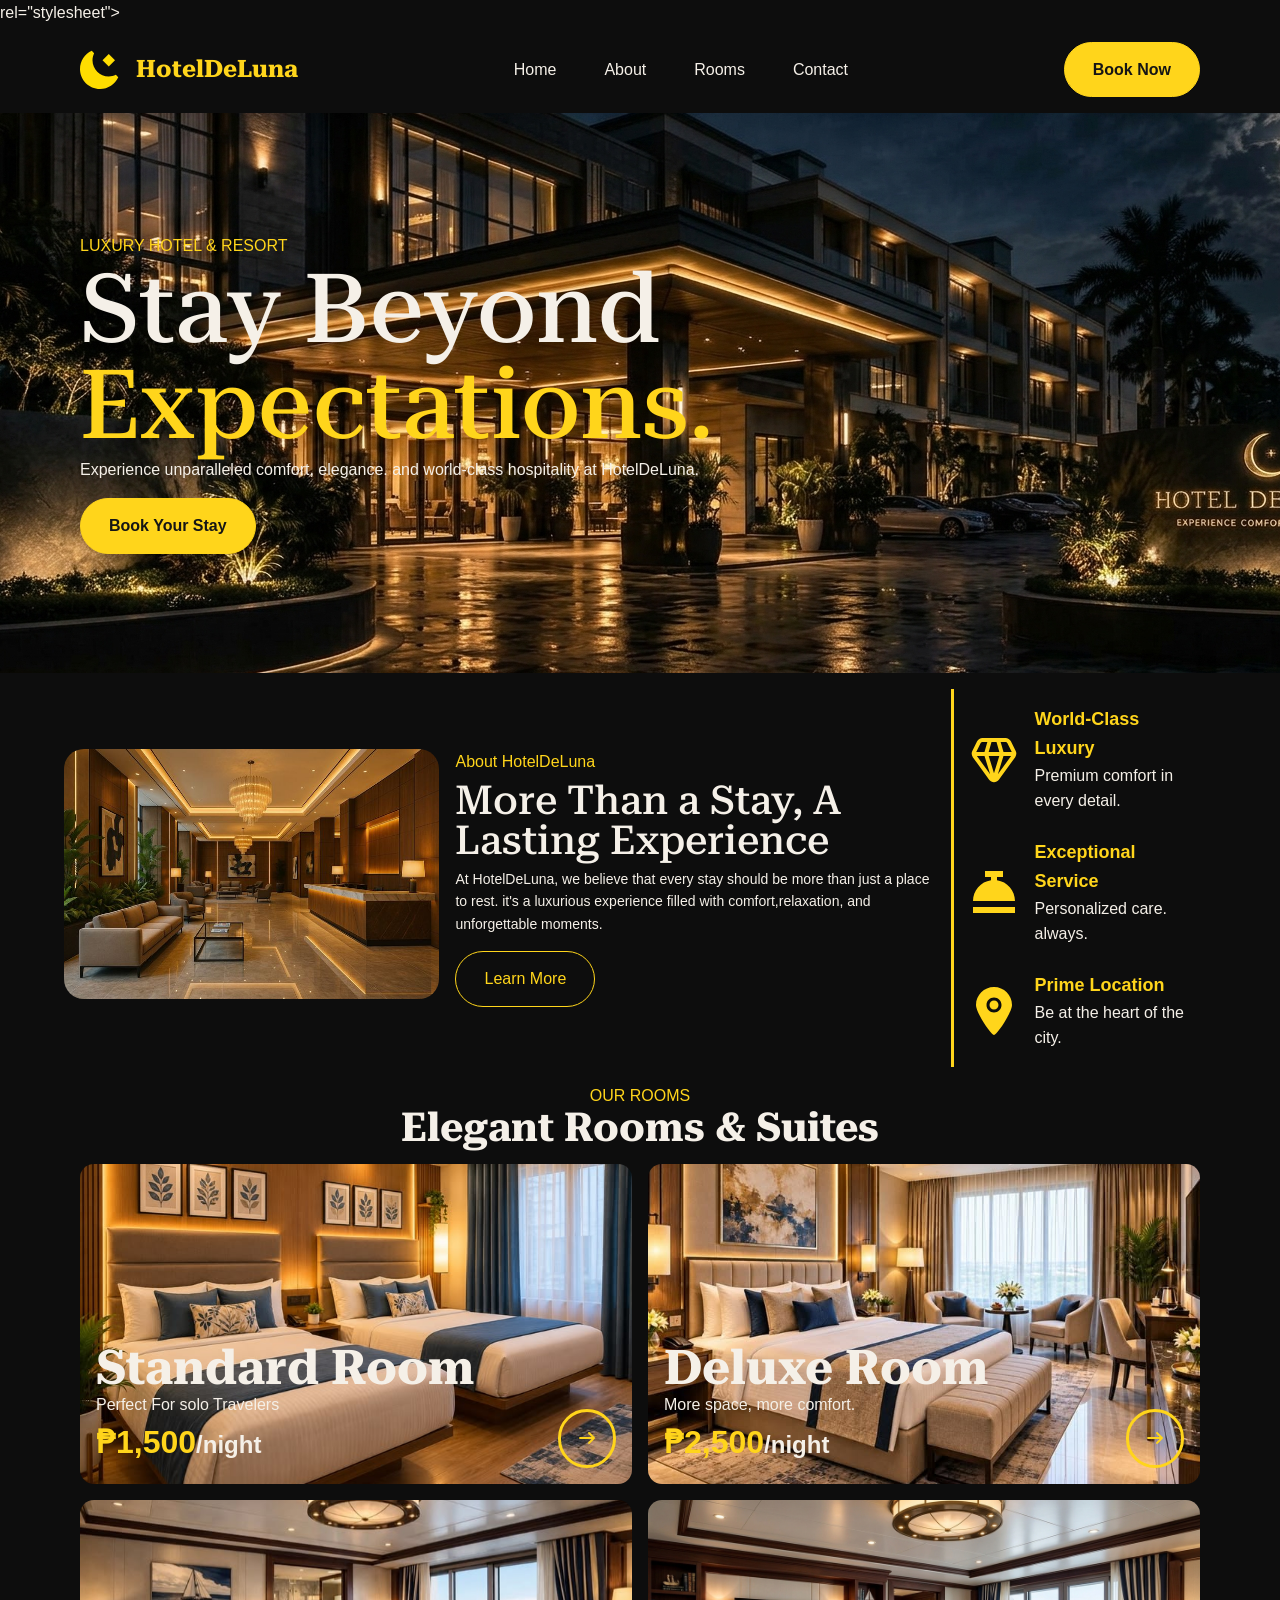
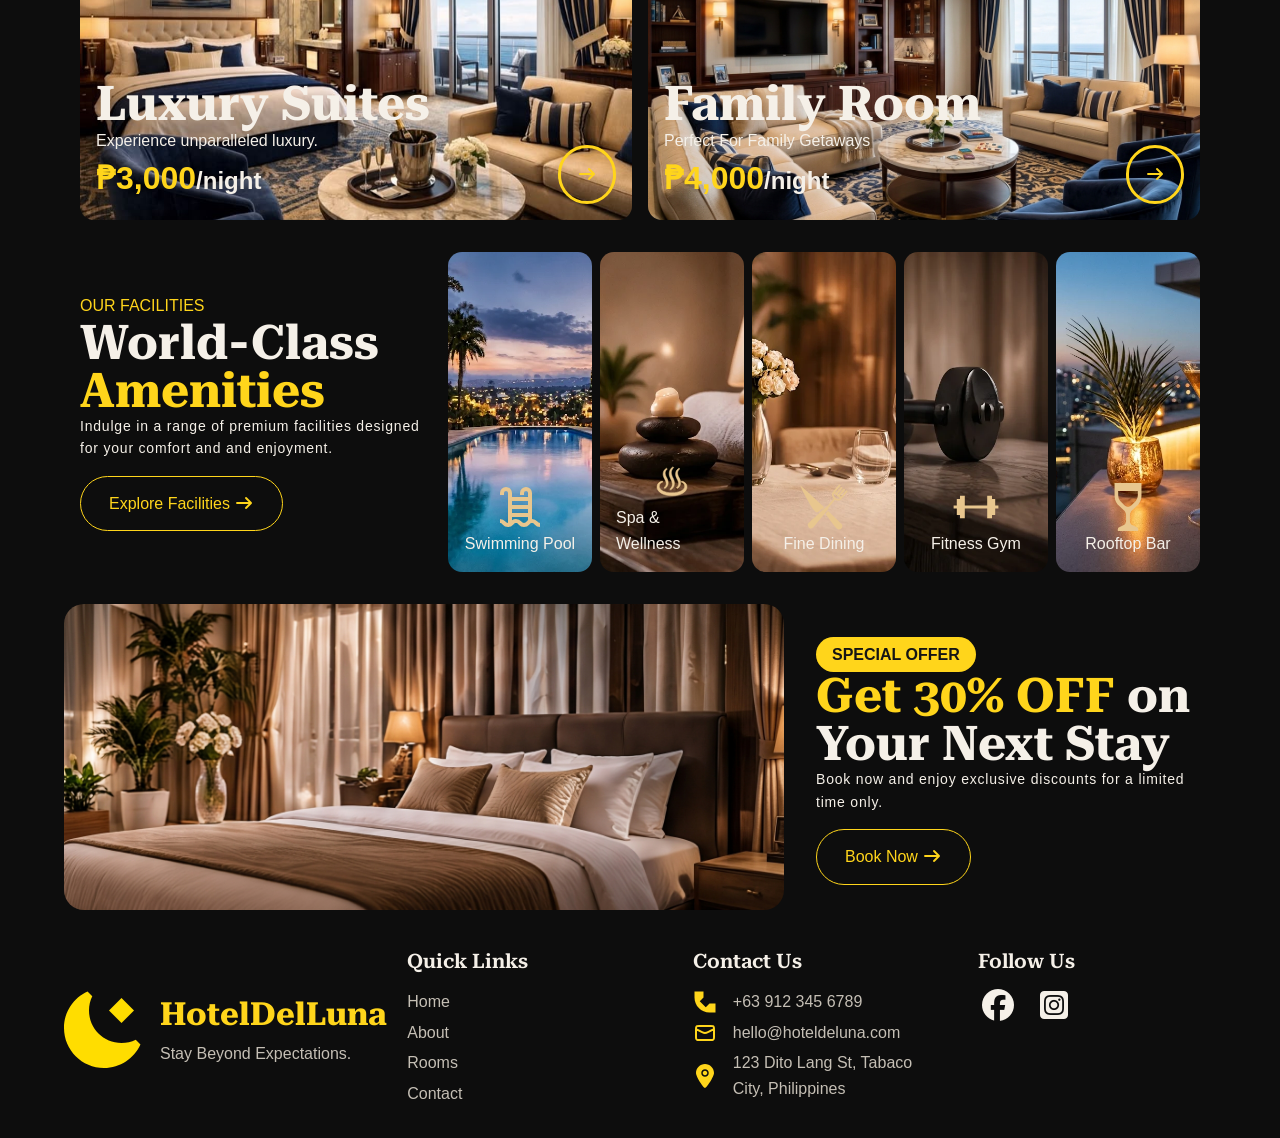
==== commit 7261d668: "Add new stylesheet for the About page" ====
--- a/index.html
+++ b/index.html
@@ -12,6 +12,9 @@
     <link rel="stylesheet" href="fontawesome/css/fontawesome.min.css" />
     <link rel="stylesheet" href="fontawesome/css/solid.min.css" />
     <link rel="stylesheet" href="fontawesome/css/brands.min.css" />
+    <link rel="preconnect" href="https://fonts.googleapis.com">
+    <link rel="preconnect" href="https://fonts.gstatic.com" crossorigin>
+    <link href="https://fonts.googleapis.com/css2?family=Arimo:ital,wght@0,400..700;1,400..700&family=Roboto+Serif:ital,opsz,wght@0,8..144,100..900;1,8..144,100..900&family=Share+Tech&display=swap" rel="stylesheet"> rel="stylesheet">
     <title>HotelDelLuna</title>
   </head>
   <body>
@@ -23,10 +26,10 @@
         </div>
           <ul class="navbarMenuContainer">
             <li class="navItem">
-              <a class="navLink" href="">Home</a>
-            </li>
-            <li class="navItem">
-              <a class="navLink" href="">About</a>
+              <a class="navLink" href="index.html">Home</a>
+            </li>
+            <li class="navItem">
+              <a class="navLink" href="pages/about.html">About</a>
             </li>
             <li class="navItem">
               <a class="navLink" href="">Rooms</a>
--- a/css/global/universal.css
+++ b/css/global/universal.css
@@ -37,7 +37,7 @@
     --warning: #D9A441;
 
     /* 2. FONT FAMILY */
-    --font-heading: 'Playfair Display', serif;
+    --font-heading: "Roboto Serif", serif;
     --font-body: 'Inter', sans-serif;
 
     /* 3. FONT SIZES */
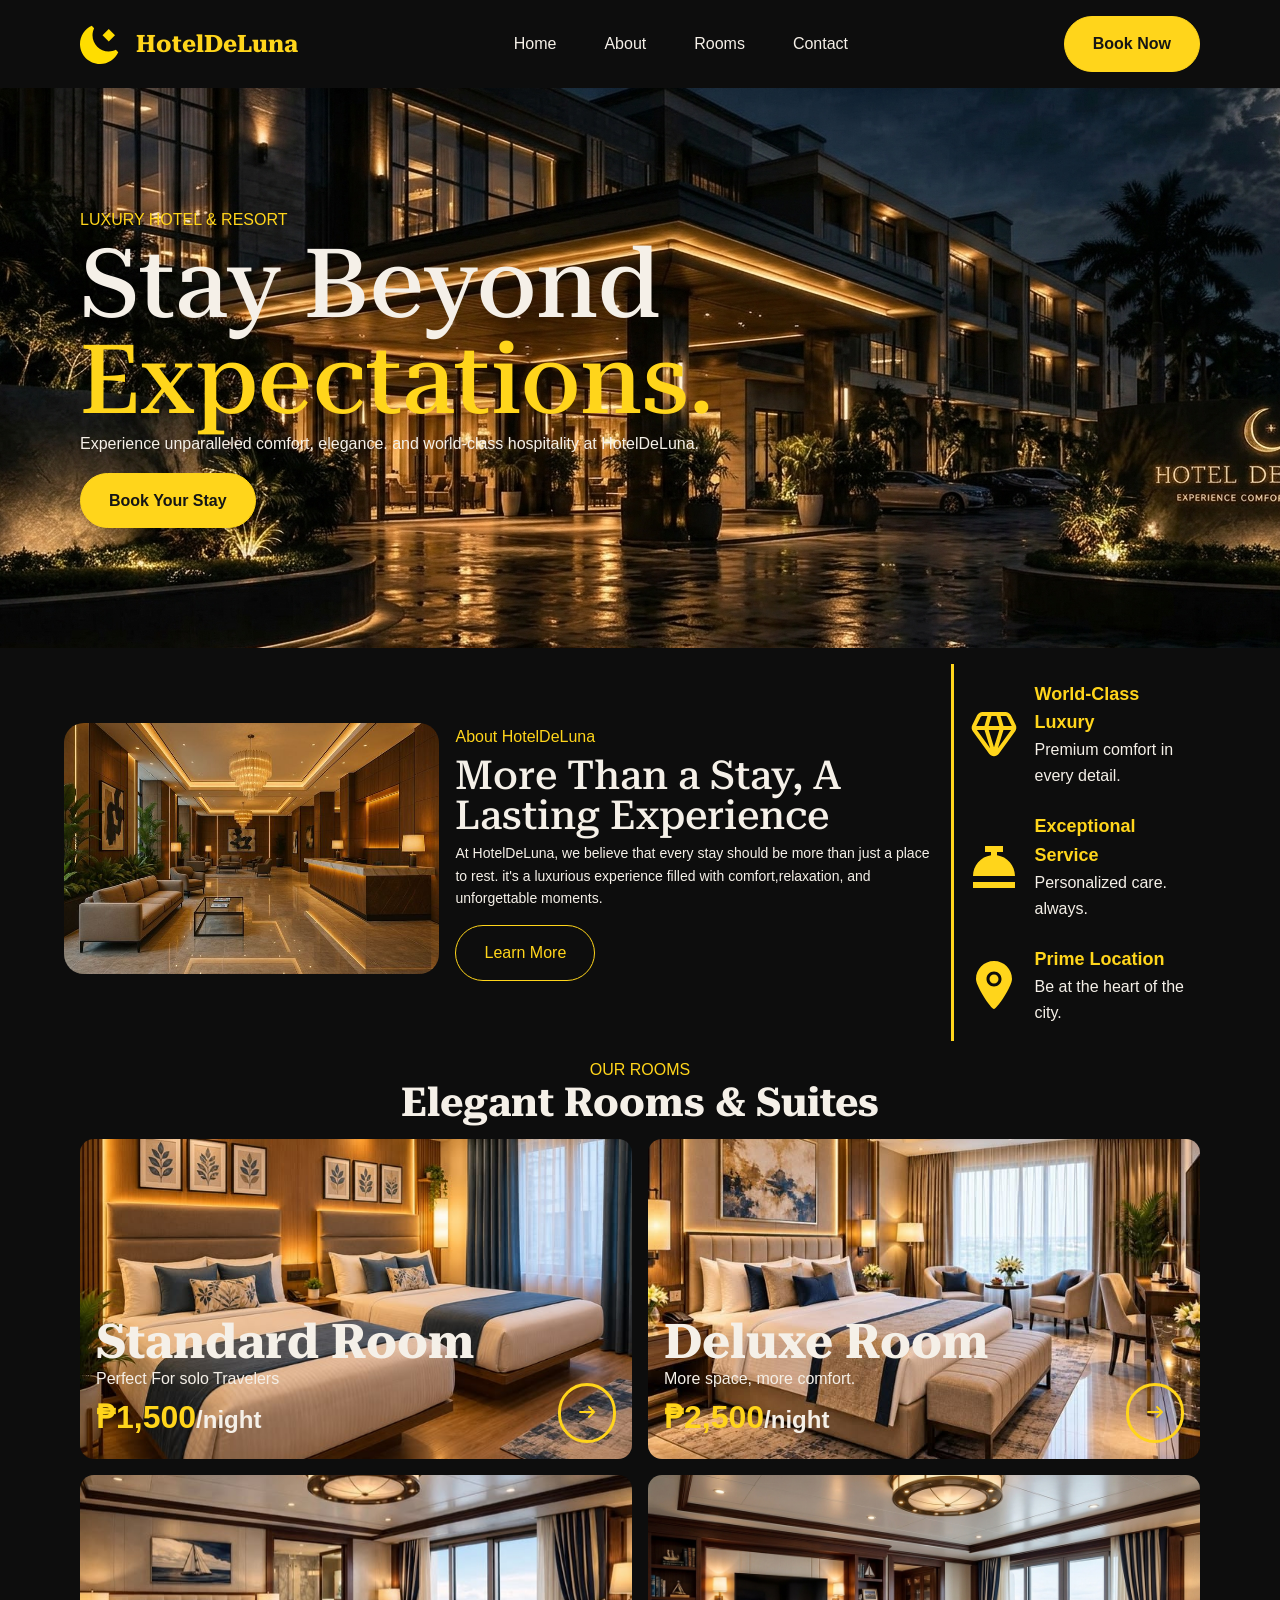
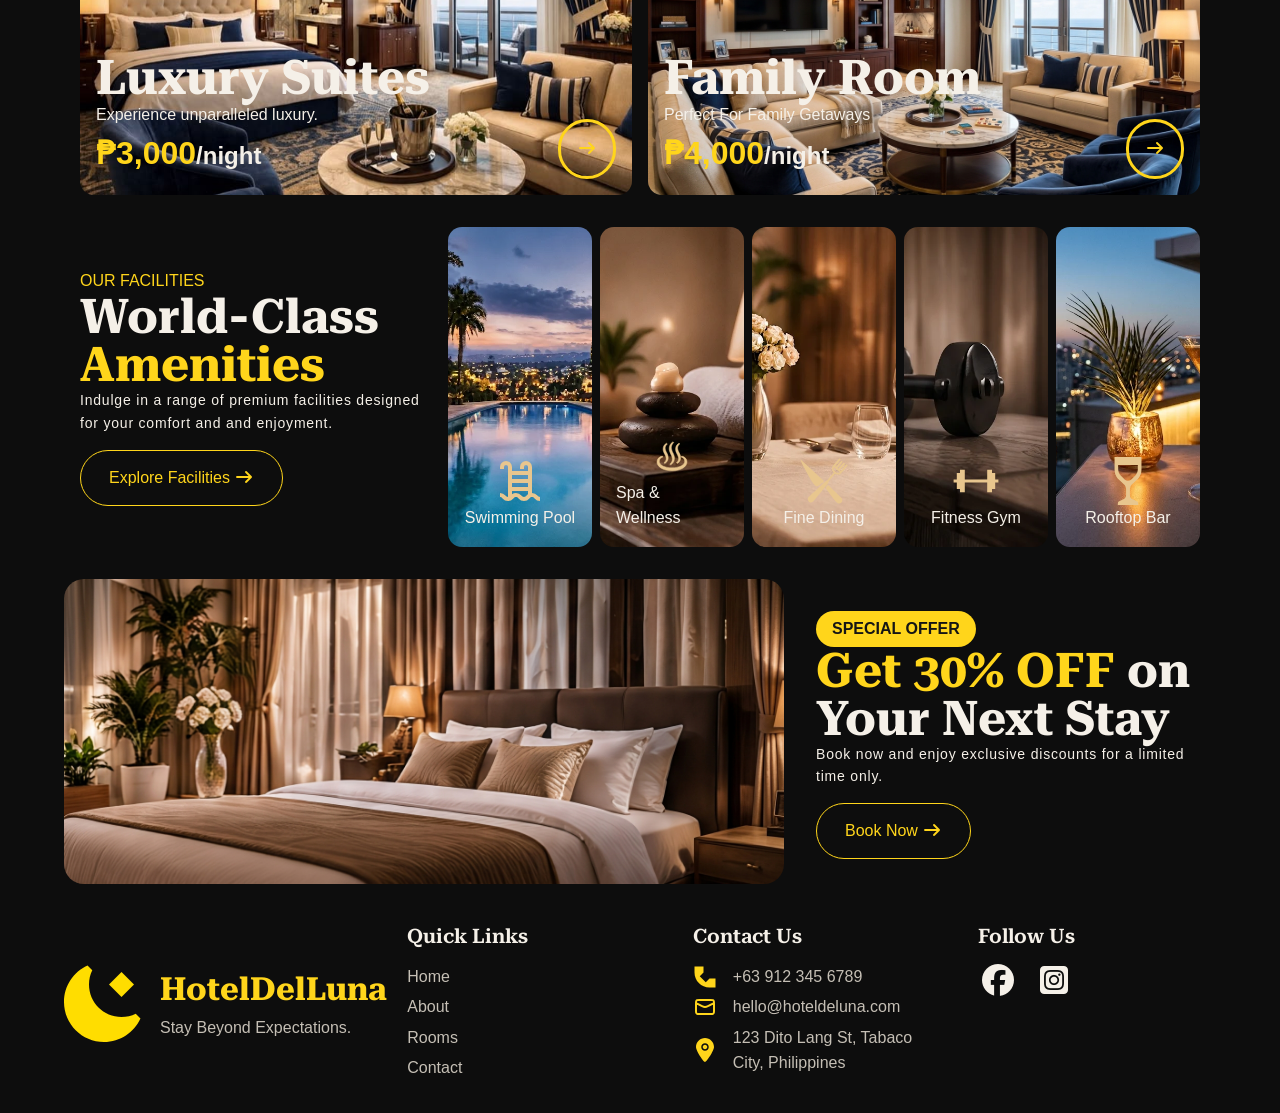
==== commit 3f28ec13: "Fix duplicate rel attribute in Google Fonts link" ====
--- a/index.html
+++ b/index.html
@@ -14,7 +14,7 @@
     <link rel="stylesheet" href="fontawesome/css/brands.min.css" />
     <link rel="preconnect" href="https://fonts.googleapis.com">
     <link rel="preconnect" href="https://fonts.gstatic.com" crossorigin>
-    <link href="https://fonts.googleapis.com/css2?family=Arimo:ital,wght@0,400..700;1,400..700&family=Roboto+Serif:ital,opsz,wght@0,8..144,100..900;1,8..144,100..900&family=Share+Tech&display=swap" rel="stylesheet"> rel="stylesheet">
+    <link href="https://fonts.googleapis.com/css2?family=Arimo:ital,wght@0,400..700;1,400..700&family=Roboto+Serif:ital,opsz,wght@0,8..144,100..900;1,8..144,100..900&family=Share+Tech&display=swap" rel="stylesheet">
     <title>HotelDelLuna</title>
   </head>
   <body>
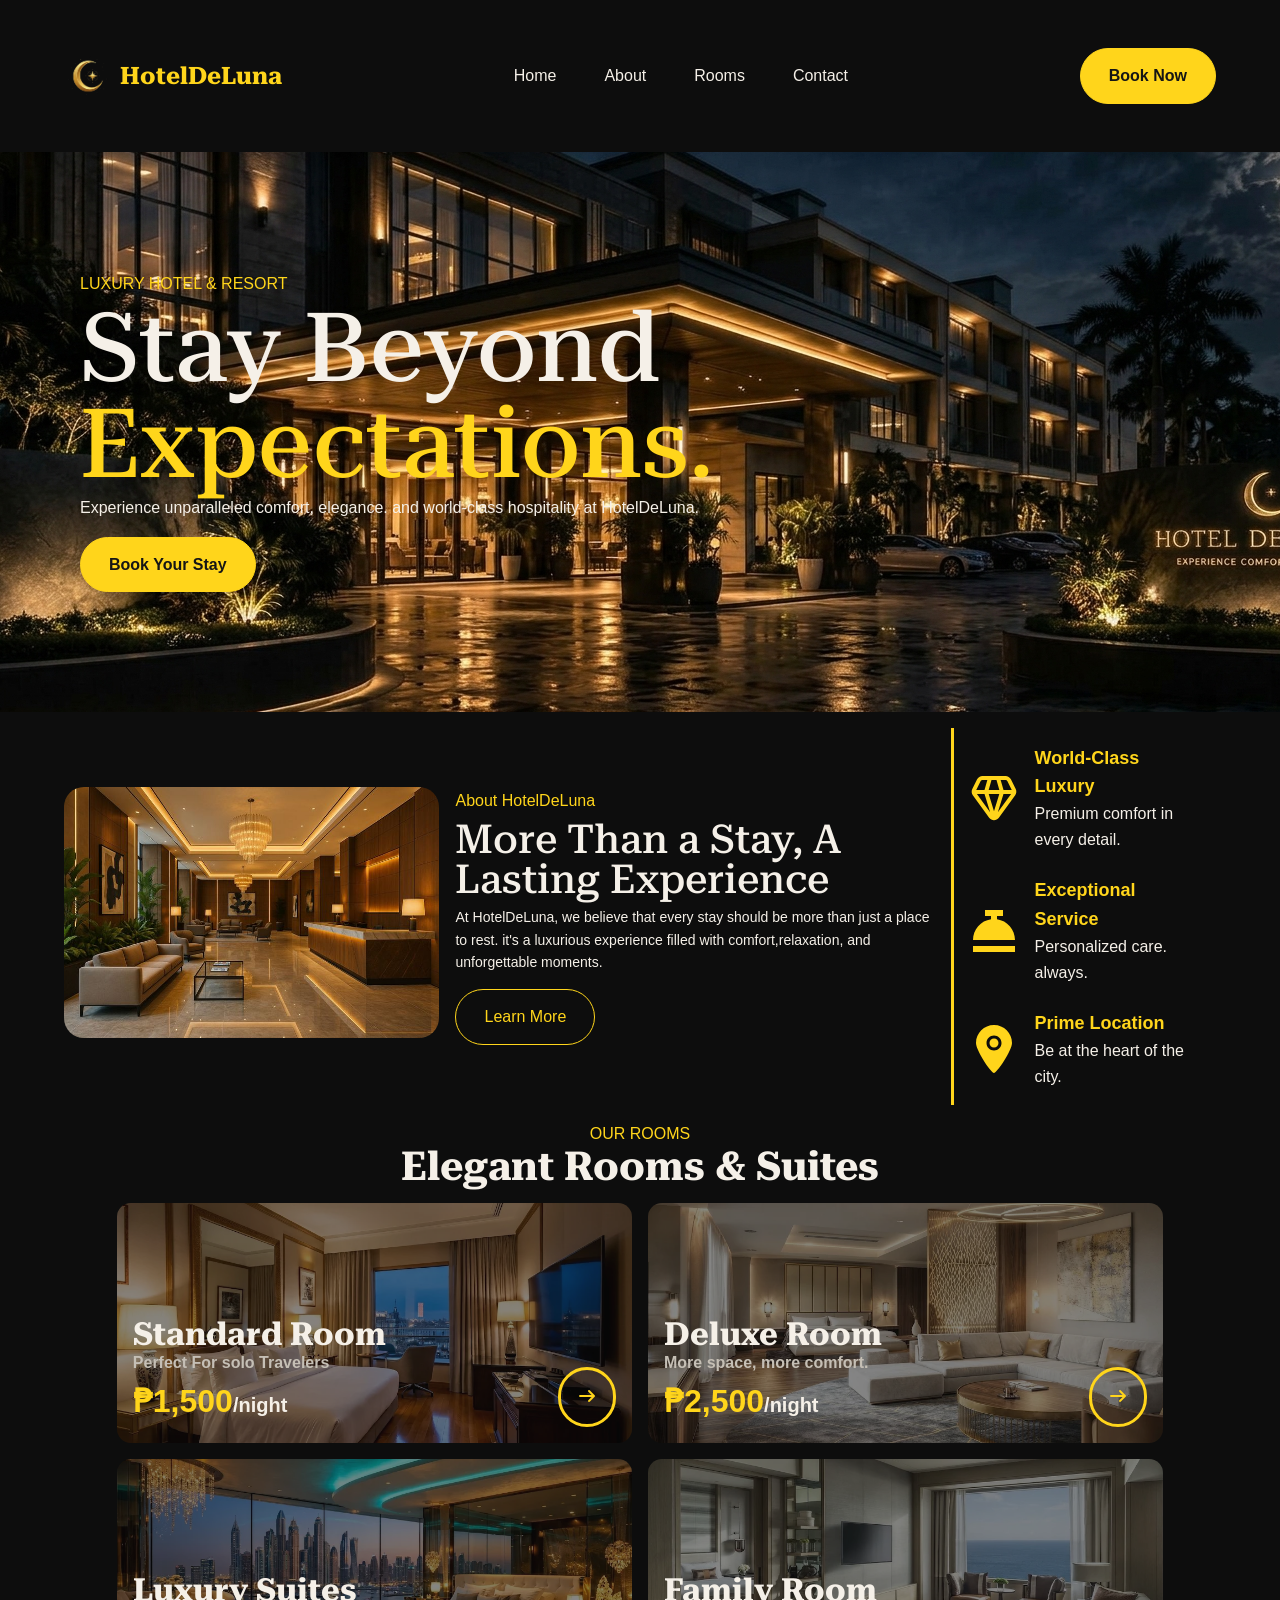
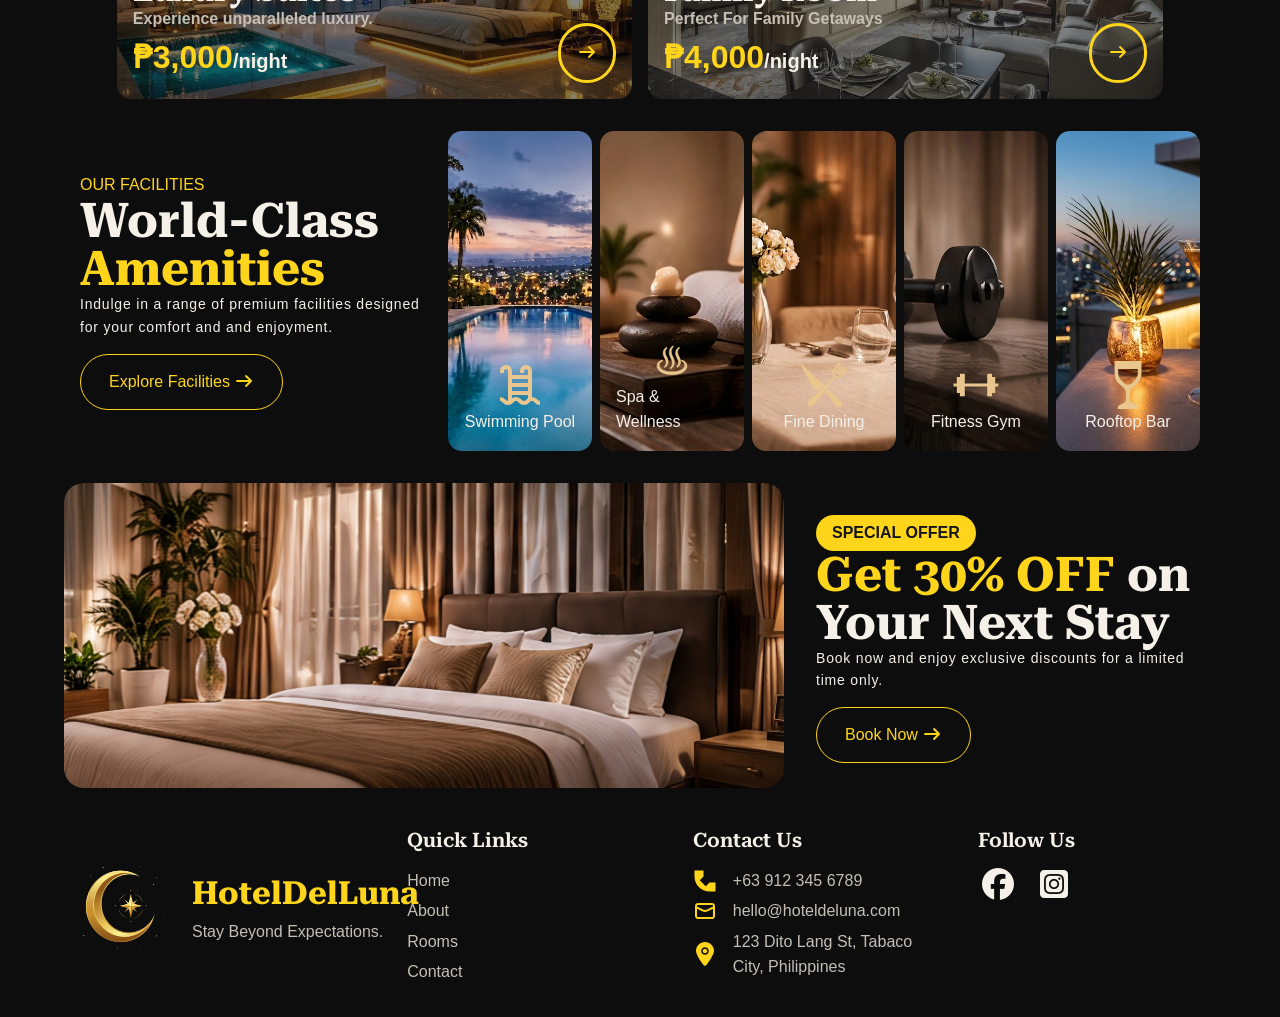
==== commit 25f81c6a: "Refactor code structure for improved readability and maintainability" ====
--- a/index.html
+++ b/index.html
@@ -8,7 +8,7 @@
     <link rel="stylesheet" href="css/global/component.css">
     <link rel="stylesheet" href="css/global/universal.css">
     <link rel="stylesheet" href="css/layout/footer.css">
-    <link rel="icon" href="asset/images/logo.svg">
+    <link rel="icon" href="asset/images/logo.png">
     <link rel="stylesheet" href="fontawesome/css/fontawesome.min.css" />
     <link rel="stylesheet" href="fontawesome/css/solid.min.css" />
     <link rel="stylesheet" href="fontawesome/css/brands.min.css" />
@@ -21,7 +21,7 @@
     <header>
       <nav class="navContainer container">
         <div class="navLogoContainer">
-          <img class="navLogo" src="asset/images/logo.svg" alt="logo">
+          <img class="navLogo" src="asset/images/logo.png" alt="logo">
           <span class="navTitle">HotelDeLuna</span>
         </div>
           <ul class="navbarMenuContainer">
@@ -38,7 +38,9 @@
               <a class="navLink" href="">Contact</a>
             </li>
           </ul>
-        <a class="gold-button" href="">Book Now</a>
+        <a class="gold-button" href="">
+          <span>Book Now</span>
+        </a>
       </nav>
     </header>
 
@@ -212,7 +214,7 @@
     <footer>
       <div class="footerContainer container">
         <div class="footerLogoContainer">
-          <img class="footerLogo" src="asset/images/logo.svg" alt="logo">
+          <img class="footerLogo" src="asset/images/logo.png" alt="logo">
           <div class="footerLogoTextContainer">
             <span class="footerTitle">HotelDelLuna</span>
             <p class="footerDescription">Stay Beyond Expectations.</p>
--- a/css/page/home.css
+++ b/css/page/home.css
@@ -120,33 +120,76 @@
 }
 
 .hotelRoomStandardContainer {
+  position: relative;
+  background-image: none;
+}
+
+.hotelRoomDeluxeContainer {
+  position: relative;
+  background-image: none;
+}
+
+.hotelRoomLuxuryContainer {
+  position: relative;
+  background-image: none;
+}
+
+.hotelRoomFamilyContainer {
+  position: relative;
+  background-image: none;
+}
+
+.hotelRoomStandardContainer::before{
   background: url(../../asset/images/room-standard.jpg) center/cover no-repeat;
-}
-
-.hotelRoomDeluxeContainer {
+  border-radius: var(--radius-lg);
+  opacity: 0.5;
+  position: absolute;
+  inset: 0;
+  z-index: -1;
+  content: "";
+}
+
+.hotelRoomDeluxeContainer::before{
   background: url(../../asset/images/room-deluxe.jpg) center/cover no-repeat;
-}
-
-.hotelRoomLuxuryContainer {
+  border-radius: var(--radius-lg);
+  opacity: 0.5;
+  position: absolute;
+  inset: 0;
+  z-index: -1;
+  content: "";
+}
+
+.hotelRoomLuxuryContainer::before{
   background: url(../../asset/images/room-suite.jpg) center/cover no-repeat;
-}
-
-.hotelRoomFamilyContainer {
+  border-radius: var(--radius-lg);
+  opacity: 0.5;
+  position: absolute;
+  inset: 0;
+  z-index: -1;
+  content: "";
+}
+
+.hotelRoomFamilyContainer::before{
+  opacity: 0.5;
+  position: absolute;
+  inset: 0;
+  z-index: -1;
+  content: "";
   background: url(../../asset/images/room-family.jpg) center/cover no-repeat;
-}
-
+  border-radius: var(--radius-lg);
+}
 .hotelRoomStandardContainer,
 .hotelRoomDeluxeContainer,
 .hotelRoomLuxuryContainer,
 .hotelRoomFamilyContainer {
-  height: 20rem;
-  flex: 1 1 calc(50% - 0.5rem); 
+  height: 15rem;
   display: flex;
   align-items: flex-end;
   border-radius: var(--radius-lg);
   padding: 1rem;
   display: flex;
   justify-content: space-between;
+  width: 46%;
 }
 
 .hotelRoomContentContainer{
@@ -155,10 +198,11 @@
   align-items: center;
   gap: 1rem;
   padding: 1rem;
+  justify-content: center;
 }
 
 .hotelRoomName{
-  font-size: var(--text-4xl);
+  font-size: var(--text-2xl);
   font-family: var(--font-heading);
   color: var(--text-primary);
   font-weight: var(--weight-bold);
@@ -167,14 +211,14 @@
 
 .hotelRoomDescription{
   font-size: var(--text-base);
-  font-weight: var(--weight-medium);
-  color: var(--text-primary);
+  font-weight: var(--weight-semibold);
+  color: var(--text-secondary);
   font-family: var(--font-body);
 }
 
 .hotelPriceHighlight{
   font-size: var(--text-2xl);
-  font-weight: var(--weight-bold);
+  font-weight: var(--weight-semibold);
   font-family: var(--font-body);
 }
 
@@ -195,7 +239,7 @@
 }
 
 .hotelPrice{
-  font-size: var(--text-xl);
+  font-size: var(--text-lg);
   font-weight: var(--weight-bold);
 }
 
--- a/css/layout/navbar.css
+++ b/css/layout/navbar.css
@@ -1,18 +1,18 @@
 .navLogo{
   width: 100%;
-  max-width: 2.5rem;
+  max-width: 3rem;
 }
 
 .navContainer{
   display: flex;
   justify-content: space-between;
-  padding: 1rem;
+  padding: 3rem 0rem;
 }
 
 .navLogoContainer{
   display: flex;
   align-items: center;
-  gap: 1rem;
+  gap: 0.5rem;
 }
 
 .navbarMenuContainer{
--- a/css/layout/footer.css
+++ b/css/layout/footer.css
@@ -12,7 +12,7 @@
 
 .footerLogo{
   width: 100%;
-  max-width: 5rem;
+  max-width: 7rem;
 }
 
 .footerLogoContainer{
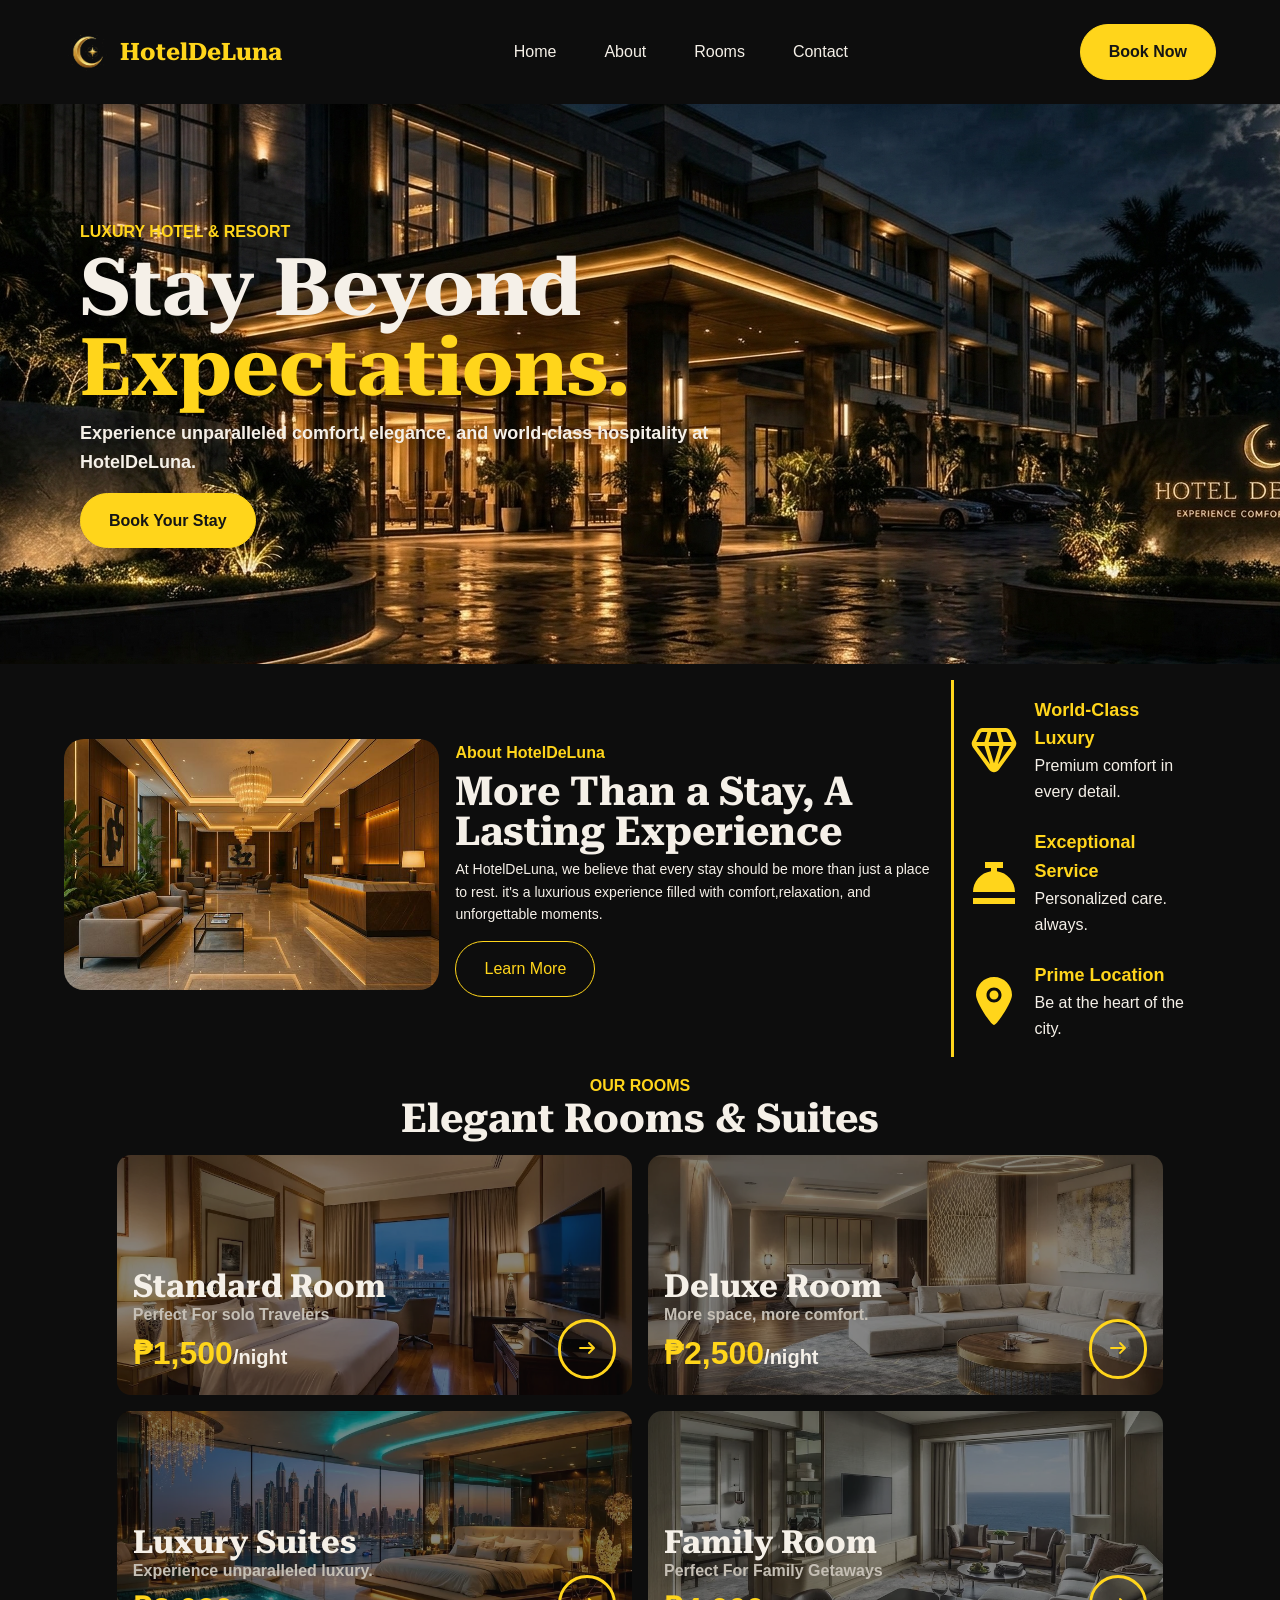
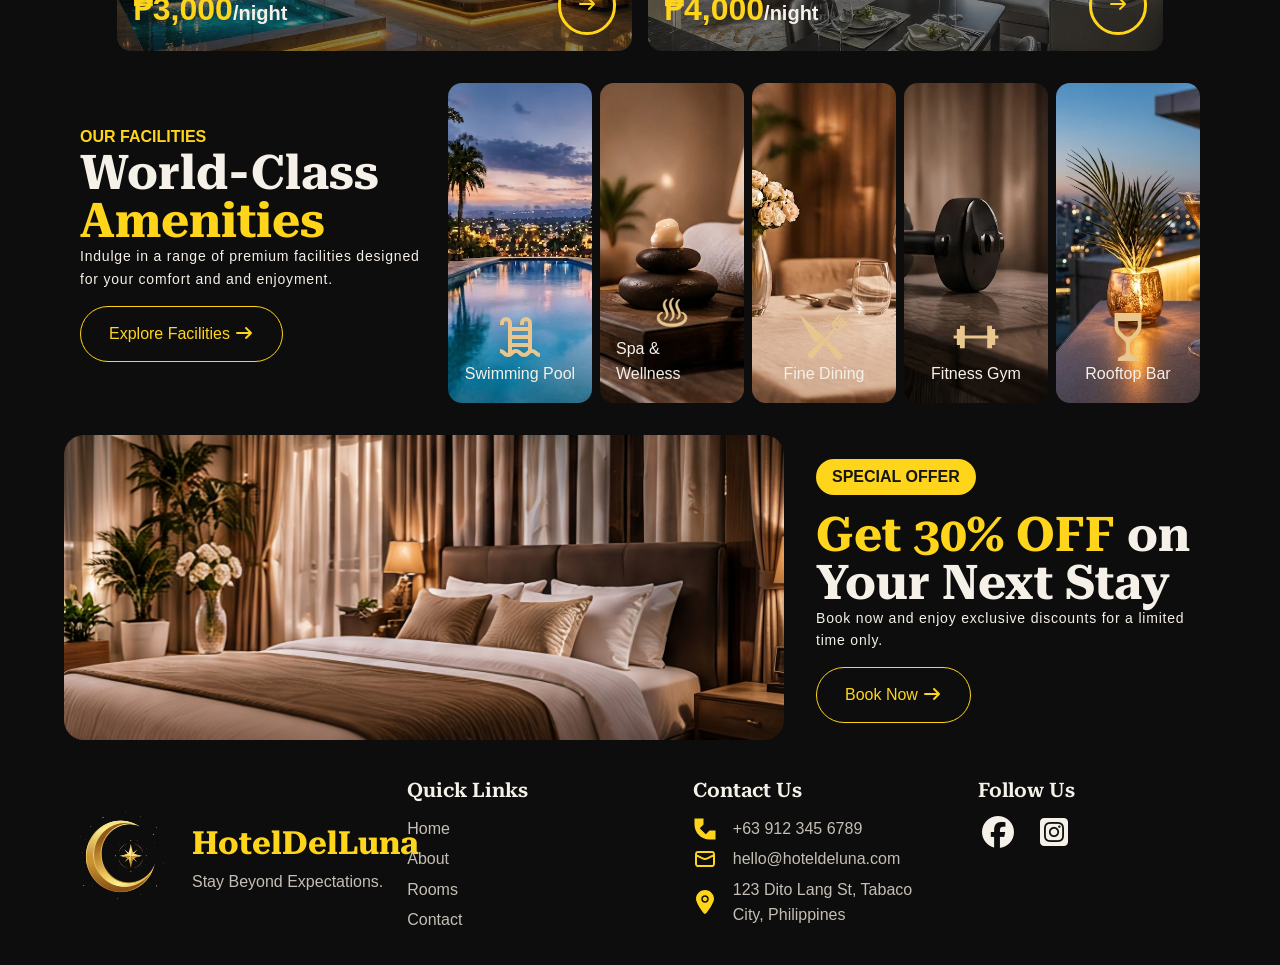
==== commit 549af11c: "Add SVG images for hand and vision icons - Introduced a new SVG file for a hand icon located at asse" ====
--- a/index.html
+++ b/index.html
@@ -227,7 +227,7 @@
               <a class="footerQuickLink" href="index.html">Home</a>
             </li>
             <li class="footerQuickLinksItem">
-              <a class="footerQuickLink" href="about.html">About</a>
+              <a class="footerQuickLink" href="pages/about.html">About</a>
             </li>
             <li class="footerQuickLinksItem">
               <a class="footerQuickLink" href="rooms.html">Rooms</a>
--- a/css/page/home.css
+++ b/css/page/home.css
@@ -21,8 +21,13 @@
   gap: 0.2rem;
 }
 
+.section-title{
+  font-size: 5rem;
+}
+
 .heroHighlight{
   font-family: var(--font-body);
+  font-weight: var(--weight-semibold);
 }
 
 .heroBtn,.aboutBtm{
@@ -30,7 +35,10 @@
 }
 
 .heroDescription{
-  font-size: var(--text-base);
+  font-size: var(--text-md);
+  font-family: var(--font-body);
+  font-weight: var(--weight-semibold);
+  margin-top: 0.5rem;
 }
 
 /*========== main Content ==========  */
@@ -119,22 +127,10 @@
   padding-top: 1rem;
 }
 
-.hotelRoomStandardContainer {
-  position: relative;
-  background-image: none;
-}
-
-.hotelRoomDeluxeContainer {
-  position: relative;
-  background-image: none;
-}
-
+.hotelRoomFamilyContainer,
+.hotelRoomStandardContainer,
+.hotelRoomDeluxeContainer,
 .hotelRoomLuxuryContainer {
-  position: relative;
-  background-image: none;
-}
-
-.hotelRoomFamilyContainer {
   position: relative;
   background-image: none;
 }
@@ -371,6 +367,7 @@
   font-weight: var(--weight-bold);
   border-radius: var(--radius-xl);
   display: inline-block;
+  margin-bottom: 1rem;
 }
 
 .hotelSpecialOfferTitle{
--- a/css/layout/navbar.css
+++ b/css/layout/navbar.css
@@ -6,7 +6,7 @@
 .navContainer{
   display: flex;
   justify-content: space-between;
-  padding: 3rem 0rem;
+  padding: 1.5rem 0rem;
 }
 
 .navLogoContainer{
--- a/css/global/component.css
+++ b/css/global/component.css
@@ -13,7 +13,6 @@
 
 .section-title {
     font-family: var(--font-heading);
-    font-size: 6rem;
     color: var(--text-primary);
     line-height: 1;
 }
@@ -37,6 +36,7 @@
     transition: var(--transition-normal);
     font-family: var(--font-body);
     display: inline-block;
+    width: max-content;
 }
 
 .gold-button:hover {
--- a/css/global/universal.css
+++ b/css/global/universal.css
@@ -6,6 +6,8 @@
     --primary-bg: #0D0D0D;
     --secondary-bg: #151515;
     --tertiary-bg: #1D1B19;
+    
+    
 
     /* Card Colors */
     --card-bg: #191715;
@@ -124,24 +126,12 @@
 
 h1, h2, h3, h4, h5, h6 {
     font-family: var(--font-heading);
-    font-weight: var(--weight-medium);
-    line-height: 1.2;
+    line-height: 1;
     color: var(--text-primary);
 }
 
-h1 {
-    font-size: var(--text-5xl);
-}
-
-h2 {
-    font-size: var(--text-4xl);
-}
-
-h3 {
-    font-size: var(--text-2xl);
-}
-
-p {
+p{
+    font-family: var(--font-body);
     color: var(--text-primary);
 }
 
